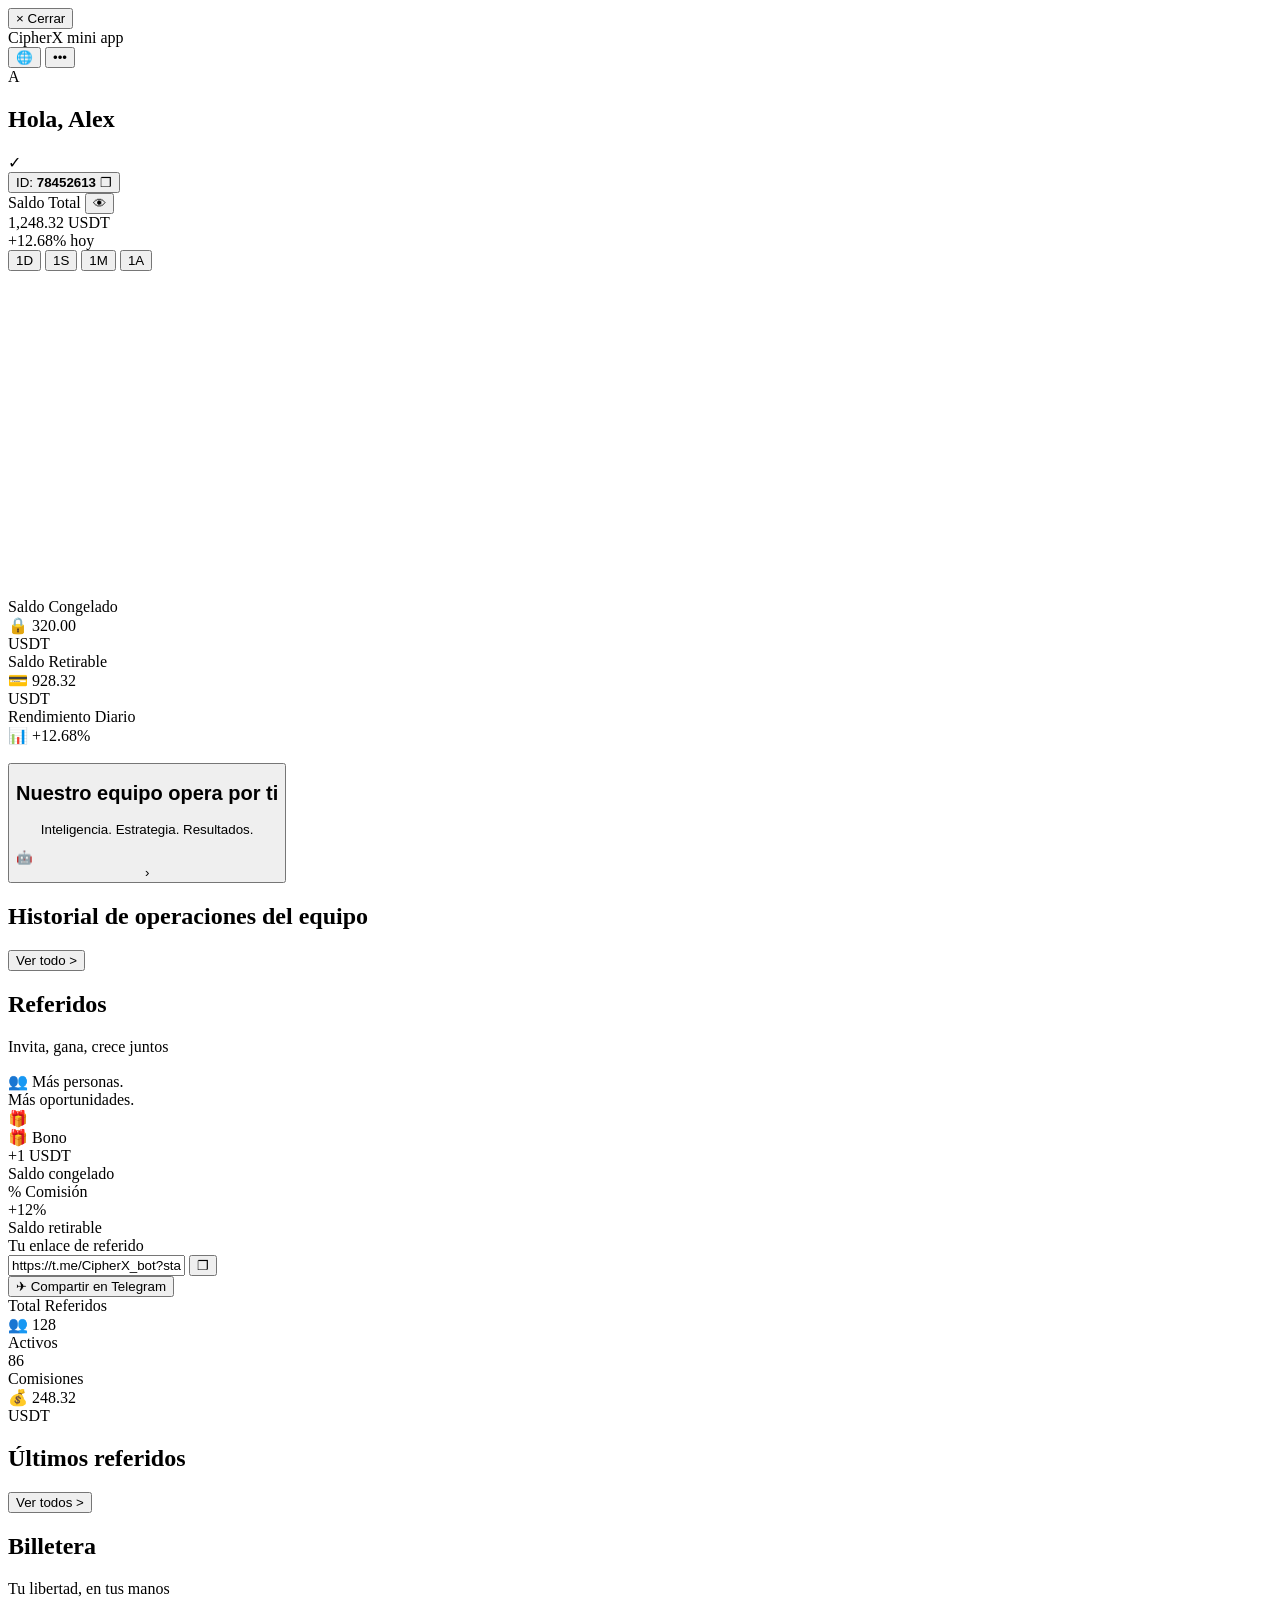
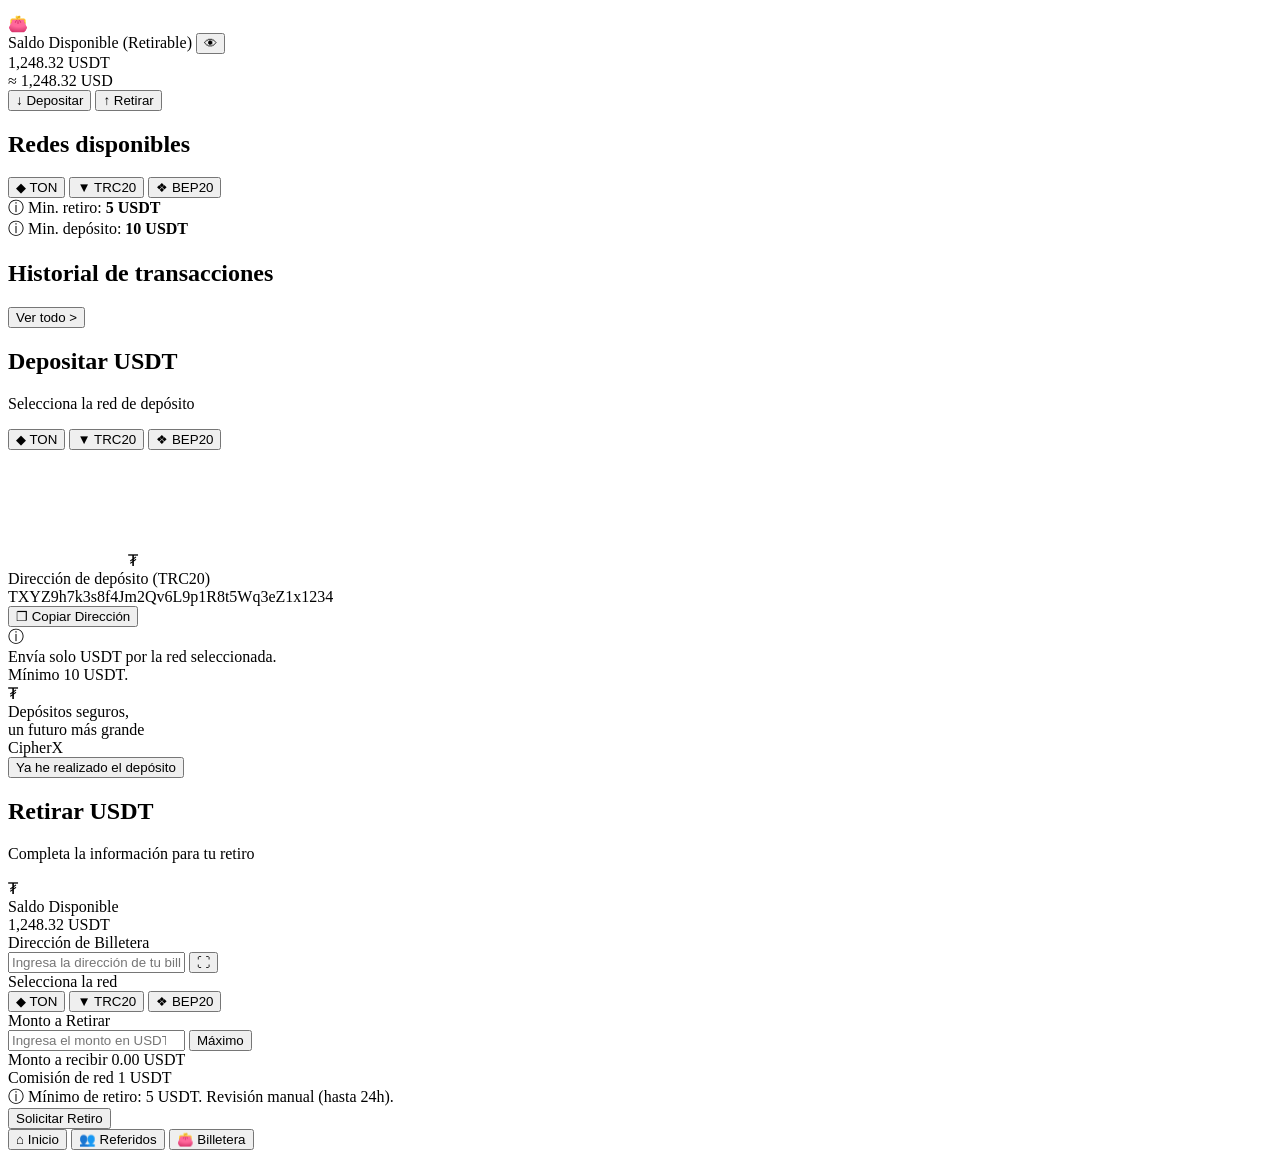
==== frontend/index.html @ 43a3d07e "Create index.html" ====
<!DOCTYPE html>
<html lang="es">
<head>
  <meta charset="UTF-8" />
  <meta name="viewport" content="width=device-width, initial-scale=1.0, maximum-scale=1.0, user-scalable=no" />
  <meta name="theme-color" content="#071015" />
  <title>CipherX — Mini App</title>
  <!-- SDK oficial de Telegram WebApp -->
  <script src="https://telegram.org/js/telegram-web-app.js"></script>
  <link rel="stylesheet" href="css/styles.css" />
</head>
<body>
  <div id="app" class="app-shell">
    <!-- Topbar estilo Telegram Mini App -->
    <header class="tg-topbar" id="tgTopbar">
      <button type="button" class="tg-top-btn" id="btnTopLeft" aria-label="Cerrar o volver">
        <span id="topLeftIcon">×</span>
        <span id="topLeftText">Cerrar</span>
      </button>

      <div class="tg-brand">
        <span class="tg-brand-title">CipherX</span>
        <span class="tg-brand-sub">mini app</span>
      </div>

      <div class="tg-top-actions">
        <button type="button" class="tg-icon-btn" id="btnRefreshApp" title="Actualizar vista" aria-label="Actualizar vista">
          🌐
        </button>
        <button type="button" class="tg-icon-btn" id="btnMoreInfo" title="Opciones" aria-label="Opciones">
          •••
        </button>
      </div>
    </header>

    <!-- Contenedor principal de pantallas -->
    <main class="views-container" id="viewsContainer">

      <!-- =========================================================
           VISTA 1: INICIO
           ========================================================= -->
      <section class="view active" id="view-home" data-view="home" aria-label="Inicio">
        <!-- Perfil del usuario -->
        <div class="profile-row">
          <div class="avatar-wrap">
            <img
              id="userAvatarImg"
              src=""
              alt="Avatar"
              class="avatar-img"
              style="display:none;"
              onerror="this.style.display='none'; this.nextElementSibling.style.display='flex';"
            />
            <div class="avatar-fallback" id="userAvatarFallback">A</div>
          </div>
          <div class="profile-meta">
            <div class="profile-name-line">
              <h1 class="profile-name" id="userName">Hola, Alex</h1>
              <span class="verified-badge" title="Cuenta verificada">✓</span>
            </div>
            <button type="button" class="profile-id-btn" id="copyUserIdBtn" title="Copiar ID">
              <span>ID: <strong id="userIdText">78452613</strong></span>
              <span class="copy-mini-icon">❐</span>
            </button>
          </div>
        </div>

        <!-- Tarjeta Saldo Total + Onda/Gráfico -->
        <div class="card balance-hero-card">
          <img
            src="img/graph-wave.webp"
            alt=""
            aria-hidden="true"
            class="hero-wave-bg"
            onerror="this.style.display='none';"
          />

          <div class="balance-hero-top">
            <div>
              <div class="card-label-row">
                <span>Saldo Total</span>
                <button type="button" class="eye-btn" id="toggleBalanceVisibility" aria-label="Ocultar o mostrar saldos">
                  👁
                </button>
              </div>
              <div class="hero-amount" id="totalBalanceText">1,248.32 USDT</div>
              <div class="hero-delta positive" id="totalDeltaText">+12.68% hoy</div>
            </div>

            <div class="timeframe-pills" role="group" aria-label="Temporalidad del gráfico">
              <button type="button" class="tf-btn active" data-tf="1D">1D</button>
              <button type="button" class="tf-btn" data-tf="1S">1S</button>
              <button type="button" class="tf-btn" data-tf="1M">1M</button>
              <button type="button" class="tf-btn" data-tf="1A">1A</button>
            </div>
          </div>

          <div class="chart-box">
            <svg id="balanceChartSvg" viewBox="0 0 360 92" preserveAspectRatio="none" class="line-chart-svg">
              <defs>
                <linearGradient id="chartAreaGrad" x1="0" y1="0" x2="0" y2="1">
                  <stop offset="0%" stop-color="#17E5B4" stop-opacity="0.24" />
                  <stop offset="100%" stop-color="#17E5B4" stop-opacity="0.0" />
                </linearGradient>
              </defs>
              <path id="chartAreaPath" d="" fill="url(#chartAreaGrad)"></path>
              <path id="chartLinePath" d="" fill="none" stroke="#1CE6B7" stroke-width="2.4" stroke-linecap="round" stroke-linejoin="round"></path>
            </svg>
          </div>
        </div>

        <!-- 3 Mini Tarjetas: Saldo Congelado / Saldo Retirable / Rendimiento Diario -->
        <div class="stats-triple-grid">
          <div class="card mini-stat-card">
            <div class="mini-stat-title">Saldo Congelado</div>
            <div class="mini-stat-value-row">
              <span class="mini-stat-icon lock-icon">🔒</span>
              <span class="mini-stat-num" id="frozenBalanceText">320.00</span>
            </div>
            <div class="mini-stat-unit">USDT</div>
          </div>

          <div class="card mini-stat-card">
            <div class="mini-stat-title">Saldo Retirable</div>
            <div class="mini-stat-value-row">
              <span class="mini-stat-icon wallet-mini-icon">💳</span>
              <span class="mini-stat-num" id="withdrawableBalanceText">928.32</span>
            </div>
            <div class="mini-stat-unit">USDT</div>
          </div>

          <div class="card mini-stat-card">
            <div class="mini-stat-title">Rendimiento Diario</div>
            <div class="mini-stat-value-row">
              <span class="mini-stat-icon chart-mini-icon">📊</span>
              <span class="mini-stat-num positive" id="dailyYieldText">+12.68%</span>
            </div>
            <div class="mini-stat-unit">&nbsp;</div>
          </div>
        </div>

        <!-- Banner Operación Automática IA -->
        <button type="button" class="card ai-banner-card" id="openAiInfoBtn">
          <div class="ai-banner-text">
            <h2 class="ai-banner-title">Nuestro equipo opera por ti</h2>
            <p class="ai-banner-sub">Inteligencia. Estrategia. Resultados.</p>
          </div>
          <div class="ai-banner-visual">
            <img
              src="img/banner-robot.webp"
              alt="Asistente IA CipherX"
              class="ai-banner-img"
              onerror="this.style.display='none'; this.nextElementSibling.style.display='flex';"
            />
            <div class="ai-banner-fallback" style="display:none;">🤖</div>
          </div>
          <span class="ai-chevron">›</span>
        </button>

        <!-- Historial de operaciones del equipo -->
        <section class="section-block">
          <div class="section-header">
            <h2 class="section-title">Historial de operaciones del equipo</h2>
            <button type="button" class="section-link" id="toggleAllTradesBtn">Ver todo &gt;</button>
          </div>

          <div class="card list-card" id="tradesListContainer">
            <!-- Renderizado dinámico vía JS -->
          </div>
        </section>
      </section>

      <!-- =========================================================
           VISTA 2: REFERIDOS
           ========================================================= -->
      <section class="view" id="view-referrals" data-view="referrals" aria-label="Referidos">
        <!-- Encabezado con caja de regalo 3D -->
        <div class="hero-split-header">
          <div class="hero-split-copy">
            <h1 class="page-hero-title">Referidos</h1>
            <p class="page-hero-subtitle">Invita, gana, crece juntos</p>
            <div class="hero-micro-note">
              <span class="micro-icon">👥</span>
              <span>Más personas.<br />Más oportunidades.</span>
            </div>
          </div>

          <div class="hero-3d-art">
            <img
              src="img/banner-referral.webp"
              alt="Bono de referidos"
              class="art-3d-img"
              onerror="this.style.display='none'; this.nextElementSibling.style.display='flex';"
            />
            <div class="art-3d-fallback" style="display:none;">🎁</div>
          </div>
        </div>

        <!-- 2 Tarjetas de Beneficios: Bono +1 USDT / Comisión +12% -->
        <div class="benefits-grid">
          <div class="card benefit-card">
            <div class="benefit-top">
              <span class="benefit-icon">🎁</span>
              <span class="benefit-label">Bono</span>
            </div>
            <div class="benefit-highlight">+1 USDT</div>
            <div class="benefit-sub">Saldo congelado</div>
          </div>

          <div class="card benefit-card">
            <div class="benefit-top">
              <span class="benefit-icon pct-badge">%</span>
              <span class="benefit-label">Comisión</span>
            </div>
            <div class="benefit-highlight">+12%</div>
            <div class="benefit-sub">Saldo retirable</div>
          </div>
        </div>

        <!-- Enlace de referido + Botón Compartir en Telegram -->
        <div class="card referral-box-card">
          <label for="referralLinkInput" class="field-caption">Tu enlace de referido</label>
          <div class="link-input-group">
            <input
              type="text"
              id="referralLinkInput"
              class="link-readonly-input"
              value="https://t.me/CipherX_bot?start=78452613"
              readonly
            />
            <button type="button" class="copy-square-btn" id="copyReferralLinkBtn" aria-label="Copiar enlace de referido">
              ❐
            </button>
          </div>

          <button type="button" class="btn-primary-gradient full-width mt-12" id="shareTelegramBtn">
            <span class="btn-icon">✈</span>
            <span>Compartir en Telegram</span>
          </button>
        </div>

        <!-- Métricas de referidos -->
        <div class="stats-triple-grid">
          <div class="card mini-stat-card">
            <div class="mini-stat-title">Total Referidos</div>
            <div class="mini-stat-value-row">
              <span class="mini-stat-icon">👥</span>
              <span class="mini-stat-num" id="totalReferralsCount">128</span>
            </div>
          </div>

          <div class="card mini-stat-card">
            <div class="mini-stat-title">Activos</div>
            <div class="mini-stat-value-row">
              <span class="dot-online"></span>
              <span class="mini-stat-num" id="activeReferralsCount">86</span>
            </div>
          </div>

          <div class="card mini-stat-card">
            <div class="mini-stat-title">Comisiones</div>
            <div class="mini-stat-value-row">
              <span class="mini-stat-icon">💰</span>
              <span class="mini-stat-num" id="referralCommissionsText">248.32</span>
            </div>
            <div class="mini-stat-unit">USDT</div>
          </div>
        </div>

        <!-- Últimos referidos -->
        <section class="section-block">
          <div class="section-header">
            <h2 class="section-title">Últimos referidos</h2>
            <button type="button" class="section-link" id="toggleAllReferralsBtn">Ver todos &gt;</button>
          </div>

          <div class="card list-card" id="referralsListContainer">
            <!-- Renderizado dinámico vía JS -->
          </div>
        </section>
      </section>

      <!-- =========================================================
           VISTA 3: BILLETERA
           ========================================================= -->
      <section class="view" id="view-wallet" data-view="wallet" aria-label="Billetera">
        <!-- Encabezado con billetera 3D -->
        <div class="hero-split-header wallet-header">
          <div class="hero-split-copy">
            <h1 class="page-hero-title">Billetera</h1>
            <p class="page-hero-subtitle">Tu libertad, en tus manos</p>
          </div>

          <div class="hero-3d-art wallet-art">
            <img
              src="img/banner-wallet.webp"
              alt="Billetera CipherX"
              class="art-3d-img"
              onerror="this.style.display='none'; this.nextElementSibling.style.display='flex';"
            />
            <div class="art-3d-fallback" style="display:none;">👛</div>
          </div>
        </div>

        <!-- Tarjeta Saldo Disponible (Retirable) + Botones Depositar / Retirar -->
        <div class="card wallet-balance-card">
          <div class="card-label-row">
            <span>Saldo Disponible (Retirable)</span>
            <button type="button" class="eye-btn" id="toggleWalletVisibility" aria-label="Mostrar u ocultar saldo disponible">
              👁
            </button>
          </div>
          <div class="wallet-main-amount" id="walletAvailableText">1,248.32 USDT</div>
          <div class="wallet-usd-equiv" id="walletUsdEquivText">≈ 1,248.32 USD</div>

          <div class="wallet-actions-row">
            <button type="button" class="btn-deposit" id="goToDepositBtn">
              <span>↓</span>
              <span>Depositar</span>
            </button>
            <button type="button" class="btn-withdraw" id="goToWithdrawBtn">
              <span>↑</span>
              <span>Retirar</span>
            </button>
          </div>
        </div>

        <!-- Redes disponibles -->
        <section class="section-block">
          <h2 class="section-title mb-10">Redes disponibles</h2>

          <div class="networks-grid" id="walletNetworksGrid">
            <button type="button" class="card network-card" data-network="TON">
              <span class="net-badge net-ton">◆</span>
              <span class="net-name">TON</span>
            </button>

            <button type="button" class="card network-card active" data-network="TRC20">
              <span class="net-badge net-trc20">▼</span>
              <span class="net-name">TRC20</span>
            </button>

            <button type="button" class="card network-card" data-network="BEP20">
              <span class="net-badge net-bep20">❖</span>
              <span class="net-name">BEP20</span>
            </button>
          </div>

          <div class="limits-row">
            <div class="limit-item">
              <span class="limit-info-icon">ⓘ</span>
              <span>Min. retiro: <strong>5 USDT</strong></span>
            </div>
            <div class="limit-item">
              <span class="limit-info-icon">ⓘ</span>
              <span>Min. depósito: <strong>10 USDT</strong></span>
            </div>
          </div>
        </section>

        <!-- Historial de transacciones -->
        <section class="section-block">
          <div class="section-header">
            <h2 class="section-title">Historial de transacciones</h2>
            <button type="button" class="section-link" id="toggleAllTxBtn">Ver todo &gt;</button>
          </div>

          <div class="card list-card" id="txListContainer">
            <!-- Renderizado dinámico vía JS -->
          </div>
        </section>
      </section>

      <!-- =========================================================
           VISTA 4: DEPOSITAR USDT (Subvista desde Billetera)
           ========================================================= -->
      <section class="view" id="view-deposit" data-view="deposit" aria-label="Depositar USDT">
        <div class="subview-header">
          <h1 class="subview-title">Depositar USDT</h1>
          <p class="subview-subtitle">Selecciona la red de depósito</p>
        </div>

        <!-- Selector de red -->
        <div class="networks-grid mb-14" id="depositNetworksGrid">
          <button type="button" class="card network-card" data-network="TON">
            <span class="net-badge net-ton">◆</span>
            <span class="net-name">TON</span>
          </button>

          <button type="button" class="card network-card active" data-network="TRC20">
            <span class="net-badge net-trc20">▼</span>
            <span class="net-name">TRC20</span>
          </button>

          <button type="button" class="card network-card" data-network="BEP20">
            <span class="net-badge net-bep20">❖</span>
            <span class="net-name">BEP20</span>
          </button>
        </div>

        <!-- Tarjeta QR + Dirección -->
        <div class="card deposit-qr-card">
          <div class="qr-box-wrap">
            <div class="qr-frame">
              <canvas id="depositQrCanvas" width="116" height="116" aria-label="Código QR de depósito"></canvas>
              <span class="qr-center-t" aria-hidden="true">₮</span>
            </div>
          </div>

          <div class="deposit-address-col">
            <div class="deposit-addr-label" id="depositAddressTitle">Dirección de depósito (TRC20)</div>
            <div class="deposit-addr-value" id="depositAddressValue">TXYZ9h7k3s8f4Jm2Qv6L9p1R8t5Wq3eZ1x1234</div>
            <button type="button" class="btn-copy-address" id="copyDepositAddressBtn">
              <span>❐</span>
              <span>Copiar Dirección</span>
            </button>
          </div>
        </div>

        <!-- Aviso mínimo depósito -->
        <div class="card notice-banner-card">
          <span class="notice-i">ⓘ</span>
          <div class="notice-text">
            <div>Envía solo USDT por la red seleccionada.</div>
            <div>Mínimo 10 USDT.</div>
          </div>
        </div>

        <!-- Banner promocional inferior -->
        <div class="card promo-footer-card">
          <div class="promo-coin-wrap">
            <img
              src="img/banner-deposit.webp"
              alt="Depósitos seguros USDT"
              class="promo-coin-img"
              onerror="this.style.display='none'; this.nextElementSibling.style.display='flex';"
            />
            <div class="promo-coin-fallback" style="display:none;">₮</div>
          </div>
          <div class="promo-copy">
            <div class="promo-title">Depósitos seguros,<br />un futuro más grande</div>
            <div class="promo-brand">CipherX</div>
          </div>
        </div>

        <!-- CTA principal -->
        <button type="button" class="btn-cyan-cta full-width mt-14" id="confirmDepositBtn">
          Ya he realizado el depósito
        </button>
      </section>

      <!-- =========================================================
           VISTA 5: RETIRAR USDT (Subvista desde Billetera)
           ========================================================= -->
      <section class="view" id="view-withdraw" data-view="withdraw" aria-label="Retirar USDT">
        <div class="subview-header withdraw-hero-header">
          <div>
            <h1 class="subview-title">Retirar USDT</h1>
            <p class="subview-subtitle">Completa la información para tu retiro</p>
          </div>
          <div class="withdraw-coin-art">
            <img
              src="img/banner-withdraw.webp"
              alt="Retirar USDT"
              class="withdraw-coin-img"
              onerror="this.style.display='none'; this.nextElementSibling.style.display='flex';"
            />
            <div class="withdraw-coin-fallback" style="display:none;">₮</div>
          </div>
        </div>

        <!-- Saldo disponible -->
        <div class="card withdraw-balance-card mb-14">
          <div class="field-caption">Saldo Disponible</div>
          <div class="withdraw-available-amount" id="withdrawAvailableText">1,248.32 USDT</div>
        </div>

        <!-- Dirección de billetera -->
        <div class="form-group mb-14">
          <label for="withdrawAddressInput" class="field-label">Dirección de Billetera</label>
          <div class="input-with-trailing">
            <input
              type="text"
              id="withdrawAddressInput"
              class="dark-input"
              placeholder="Ingresa la dirección de tu billetera"
              autocomplete="off"
            />
            <button type="button" class="trailing-action-btn" id="pasteAddressBtn" title="Pegar dirección" aria-label="Pegar dirección">
              ⛶
            </button>
          </div>
        </div>

        <!-- Selector de red -->
        <div class="form-group mb-14">
          <div class="field-label">Selecciona la red</div>
          <div class="networks-grid" id="withdrawNetworksGrid">
            <button type="button" class="card network-card" data-network="TON">
              <span class="net-badge net-ton">◆</span>
              <span class="net-name">TON</span>
            </button>

            <button type="button" class="card network-card active" data-network="TRC20">
              <span class="net-badge net-trc20">▼</span>
              <span class="net-name">TRC20</span>
            </button>

            <button type="button" class="card network-card" data-network="BEP20">
              <span class="net-badge net-bep20">❖</span>
              <span class="net-name">BEP20</span>
            </button>
          </div>
        </div>

        <!-- Monto a retirar -->
        <div class="form-group mb-14">
          <label for="withdrawAmountInput" class="field-label">Monto a Retirar</label>
          <div class="input-with-trailing">
            <input
              type="number"
              id="withdrawAmountInput"
              class="dark-input"
              placeholder="Ingresa el monto en USDT"
              step="0.01"
              min="0"
            />
            <button type="button" class="max-pill-btn" id="withdrawMaxBtn">Máximo</button>
          </div>
        </div>

        <!-- Resumen de recepción y comisión -->
        <div class="card summary-box-card mb-12">
          <div class="summary-row">
            <span class="summary-label">Monto a recibir</span>
            <span class="summary-val-strong" id="withdrawReceiveText">0.00 USDT</span>
          </div>
          <div class="summary-row mt-8">
            <span class="summary-label">Comisión de red</span>
            <span class="summary-val-muted" id="withdrawFeeText">1 USDT</span>
          </div>
        </div>

        <!-- Nota de retiro mínimo y revisión manual -->
        <div class="withdraw-note-row mb-14">
          <span class="notice-i">ⓘ</span>
          <span>Mínimo de retiro: 5 USDT. Revisión manual (hasta 24h).</span>
        </div>

        <!-- Botón Solicitar Retiro -->
        <button type="button" class="btn-cyan-cta full-width" id="submitWithdrawBtn">
          Solicitar Retiro
        </button>
      </section>

    </main>

    <!-- Barra de navegación inferior (3 pestañas principales) -->
    <nav class="bottom-nav" id="bottomNav" aria-label="Navegación principal">
      <button type="button" class="nav-tab active" data-target="home">
        <span class="nav-icon">⌂</span>
        <span class="nav-label">Inicio</span>
      </button>

      <button type="button" class="nav-tab" data-target="referrals">
        <span class="nav-icon">👥</span>
        <span class="nav-label">Referidos</span>
      </button>

      <button type="button" class="nav-tab" data-target="wallet">
        <span class="nav-icon">👛</span>
        <span class="nav-label">Billetera</span>
      </button>
    </nav>

    <!-- Toast de notificaciones ligeras -->
    <div class="toast" id="toastBanner" role="status" aria-live="polite"></div>
  </div>

  <script src="js/app.js"></script>
</body>
</html>
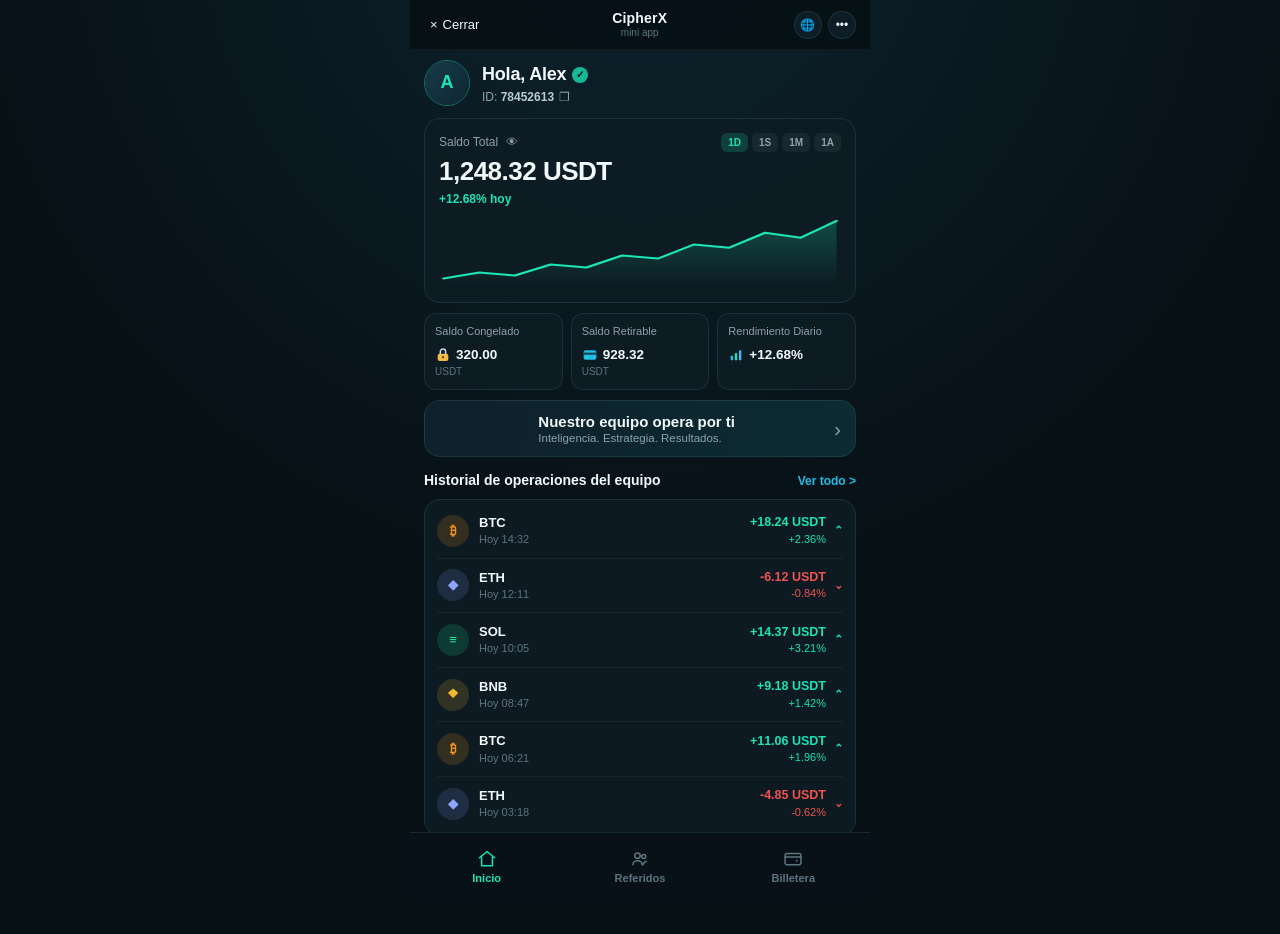
==== commit 829f6eec: "Update index.html" ====
--- a/frontend/index.html
+++ b/frontend/index.html
@@ -7,6 +7,8 @@
   <title>CipherX — Mini App</title>
   <!-- SDK oficial de Telegram WebApp -->
   <script src="https://telegram.org/js/telegram-web-app.js"></script>
+  <!-- Librería oficial Cryptocurrency Icons (CDN) -->
+  <link rel="stylesheet" href="https://cdn.jsdelivr.net/npm/cryptocurrency-icons@0.18.1/styles.css" />
   <link rel="stylesheet" href="css/styles.css" />
 </head>
 <body>
@@ -65,7 +67,7 @@
           </div>
         </div>
 
-        <!-- Tarjeta Saldo Total + Onda/Gráfico -->
+        <!-- Tarjeta Saldo Total + Gráfico -->
         <div class="card balance-hero-card">
           <img
             src="img/graph-wave.webp"
@@ -114,7 +116,11 @@
           <div class="card mini-stat-card">
             <div class="mini-stat-title">Saldo Congelado</div>
             <div class="mini-stat-value-row">
-              <span class="mini-stat-icon lock-icon">🔒</span>
+              <svg class="icon-3d svg-3d" viewBox="0 0 24 24" width="16" height="16" aria-hidden="true">
+                <rect x="4" y="10" width="16" height="11" rx="3" fill="#f5b942" />
+                <path d="M8 10V7a4 4 0 0 1 8 0v3" fill="none" stroke="#cbd5e1" stroke-width="2.3" stroke-linecap="round" />
+                <circle cx="12" cy="15.5" r="1.5" fill="#1e293b" />
+              </svg>
               <span class="mini-stat-num" id="frozenBalanceText">320.00</span>
             </div>
             <div class="mini-stat-unit">USDT</div>
@@ -123,7 +129,11 @@
           <div class="card mini-stat-card">
             <div class="mini-stat-title">Saldo Retirable</div>
             <div class="mini-stat-value-row">
-              <span class="mini-stat-icon wallet-mini-icon">💳</span>
+              <svg class="icon-3d svg-3d" viewBox="0 0 24 24" width="16" height="16" aria-hidden="true">
+                <rect x="2.5" y="5" width="19" height="14" rx="3" fill="#23bce8" />
+                <rect x="2.5" y="8.5" width="19" height="3" fill="#0d3b4c" />
+                <rect x="5.5" y="14" width="5" height="2" rx="1" fill="#1ae4b6" />
+              </svg>
               <span class="mini-stat-num" id="withdrawableBalanceText">928.32</span>
             </div>
             <div class="mini-stat-unit">USDT</div>
@@ -132,27 +142,29 @@
           <div class="card mini-stat-card">
             <div class="mini-stat-title">Rendimiento Diario</div>
             <div class="mini-stat-value-row">
-              <span class="mini-stat-icon chart-mini-icon">📊</span>
+              <svg class="icon-3d svg-3d" viewBox="0 0 24 24" width="16" height="16" aria-hidden="true">
+                <rect x="4" y="13" width="3.5" height="7" rx="1" fill="#23bce8" />
+                <rect x="10.25" y="9" width="3.5" height="11" rx="1" fill="#1ae4b6" />
+                <rect x="16.5" y="5" width="3.5" height="15" rx="1" fill="#38bdf8" />
+              </svg>
               <span class="mini-stat-num positive" id="dailyYieldText">+12.68%</span>
             </div>
             <div class="mini-stat-unit">&nbsp;</div>
           </div>
         </div>
 
-        <!-- Banner Operación Automática IA -->
+        <!-- Banner Operación Automática IA (imagen full-bleed + degradado oscuro a la izquierda) -->
         <button type="button" class="card ai-banner-card" id="openAiInfoBtn">
+          <img
+            src="img/banner-robot.webp"
+            alt="Asistente IA CipherX"
+            class="ai-banner-full-img"
+            onerror="this.style.display='none';"
+          />
+          <div class="ai-banner-overlay" aria-hidden="true"></div>
           <div class="ai-banner-text">
             <h2 class="ai-banner-title">Nuestro equipo opera por ti</h2>
             <p class="ai-banner-sub">Inteligencia. Estrategia. Resultados.</p>
-          </div>
-          <div class="ai-banner-visual">
-            <img
-              src="img/banner-robot.webp"
-              alt="Asistente IA CipherX"
-              class="ai-banner-img"
-              onerror="this.style.display='none'; this.nextElementSibling.style.display='flex';"
-            />
-            <div class="ai-banner-fallback" style="display:none;">🤖</div>
           </div>
           <span class="ai-chevron">›</span>
         </button>
@@ -174,7 +186,7 @@
            VISTA 2: REFERIDOS
            ========================================================= -->
       <section class="view" id="view-referrals" data-view="referrals" aria-label="Referidos">
-        <!-- Encabezado con caja de regalo 3D -->
+        <!-- Encabezado con banner 3D de referidos -->
         <div class="hero-split-header">
           <div class="hero-split-copy">
             <h1 class="page-hero-title">Referidos</h1>
@@ -185,11 +197,11 @@
             </div>
           </div>
 
-          <div class="hero-3d-art">
+          <div class="hero-3d-art referral-banner-box">
             <img
               src="img/banner-referral.webp"
               alt="Bono de referidos"
-              class="art-3d-img"
+              class="banner-cover-img"
               onerror="this.style.display='none'; this.nextElementSibling.style.display='flex';"
             />
             <div class="art-3d-fallback" style="display:none;">🎁</div>
@@ -200,7 +212,12 @@
         <div class="benefits-grid">
           <div class="card benefit-card">
             <div class="benefit-top">
-              <span class="benefit-icon">🎁</span>
+              <svg class="icon-3d svg-3d" viewBox="0 0 24 24" width="18" height="18" aria-hidden="true">
+                <rect x="3" y="10" width="18" height="11" rx="2.5" fill="#1ae4b6" />
+                <rect x="2" y="7" width="20" height="4" rx="1.5" fill="#23bce8" />
+                <rect x="10.75" y="7" width="2.5" height="14" fill="#ffffff" fill-opacity="0.85" />
+                <path d="M12 7c-1.5-2.5-5-2.5-5 0s3.5 0 5 0zm0 0c1.5-2.5 5-2.5 5 0s-3.5 0-5 0z" fill="#38bdf8" />
+              </svg>
               <span class="benefit-label">Bono</span>
             </div>
             <div class="benefit-highlight">+1 USDT</div>
@@ -209,7 +226,7 @@
 
           <div class="card benefit-card">
             <div class="benefit-top">
-              <span class="benefit-icon pct-badge">%</span>
+              <span class="pct-badge icon-3d">%</span>
               <span class="benefit-label">Comisión</span>
             </div>
             <div class="benefit-highlight">+12%</div>
@@ -234,7 +251,12 @@
           </div>
 
           <button type="button" class="btn-primary-gradient full-width mt-12" id="shareTelegramBtn">
-            <span class="btn-icon">✈</span>
+            <svg class="telegram-svg" viewBox="0 0 24 24" width="18" height="18" aria-hidden="true">
+              <path
+                fill="currentColor"
+                d="M11.944 0A12 12 0 0 0 0 12a12 12 0 0 0 12 12 12 12 0 0 0 12-12A12 12 0 0 0 12 0a12 12 0 0 0-.056 0zm4.962 7.224c.1-.002.321.023.465.14a.506.506 0 0 1 .171.325c.016.093.036.306.02.472-.18 1.898-.962 6.502-1.36 8.627-.168.9-.499 1.201-.82 1.23-.696.065-1.225-.46-1.9-.902-1.056-.693-1.653-1.124-2.678-1.8-1.185-.78-.417-1.21.258-1.91.177-.184 3.247-2.977 3.307-3.23.007-.032.014-.15-.056-.212s-.174-.041-.249-.024c-.106.024-1.793 1.14-5.061 3.345-.48.33-.913.49-1.302.48-.428-.008-1.252-.241-1.865-.44-.752-.245-1.349-.374-1.297-.789.027-.216.325-.437.893-.663 3.498-1.524 5.83-2.529 6.998-3.014 3.332-1.386 4.025-1.627 4.476-1.635z"
+              />
+            </svg>
             <span>Compartir en Telegram</span>
           </button>
         </div>
@@ -244,7 +266,7 @@
           <div class="card mini-stat-card">
             <div class="mini-stat-title">Total Referidos</div>
             <div class="mini-stat-value-row">
-              <span class="mini-stat-icon">👥</span>
+              <span class="mini-stat-icon icon-3d">👥</span>
               <span class="mini-stat-num" id="totalReferralsCount">128</span>
             </div>
           </div>
@@ -260,7 +282,7 @@
           <div class="card mini-stat-card">
             <div class="mini-stat-title">Comisiones</div>
             <div class="mini-stat-value-row">
-              <span class="mini-stat-icon">💰</span>
+              <span class="mini-stat-icon icon-3d">💰</span>
               <span class="mini-stat-num" id="referralCommissionsText">248.32</span>
             </div>
             <div class="mini-stat-unit">USDT</div>
@@ -284,18 +306,18 @@
            VISTA 3: BILLETERA
            ========================================================= -->
       <section class="view" id="view-wallet" data-view="wallet" aria-label="Billetera">
-        <!-- Encabezado con billetera 3D -->
+        <!-- Encabezado con banner 3D de billetera -->
         <div class="hero-split-header wallet-header">
           <div class="hero-split-copy">
             <h1 class="page-hero-title">Billetera</h1>
             <p class="page-hero-subtitle">Tu libertad, en tus manos</p>
           </div>
 
-          <div class="hero-3d-art wallet-art">
+          <div class="hero-3d-art wallet-banner-box">
             <img
               src="img/banner-wallet.webp"
               alt="Billetera CipherX"
-              class="art-3d-img"
+              class="banner-cover-img"
               onerror="this.style.display='none'; this.nextElementSibling.style.display='flex';"
             />
             <div class="art-3d-fallback" style="display:none;">👛</div>
@@ -432,7 +454,7 @@
             <img
               src="img/banner-deposit.webp"
               alt="Depósitos seguros USDT"
-              class="promo-coin-img"
+              class="banner-cover-img"
               onerror="this.style.display='none'; this.nextElementSibling.style.display='flex';"
             />
             <div class="promo-coin-fallback" style="display:none;">₮</div>
@@ -462,7 +484,7 @@
             <img
               src="img/banner-withdraw.webp"
               alt="Retirar USDT"
-              class="withdraw-coin-img"
+              class="banner-cover-img"
               onerror="this.style.display='none'; this.nextElementSibling.style.display='flex';"
             />
             <div class="withdraw-coin-fallback" style="display:none;">₮</div>
@@ -555,20 +577,32 @@
 
     </main>
 
-    <!-- Barra de navegación inferior (3 pestañas principales) -->
+    <!-- Barra de navegación inferior (3 pestañas principales · ícono de billetera limpio sin X) -->
     <nav class="bottom-nav" id="bottomNav" aria-label="Navegación principal">
       <button type="button" class="nav-tab active" data-target="home">
-        <span class="nav-icon">⌂</span>
+        <svg class="nav-svg" viewBox="0 0 24 24" width="20" height="20" fill="none" stroke="currentColor" stroke-width="1.8" stroke-linecap="round" stroke-linejoin="round" aria-hidden="true">
+          <path d="M3 10.5L12 3l9 7.5" />
+          <path d="M5.5 9.5V20h13V9.5" />
+        </svg>
         <span class="nav-label">Inicio</span>
       </button>
 
       <button type="button" class="nav-tab" data-target="referrals">
-        <span class="nav-icon">👥</span>
+        <svg class="nav-svg" viewBox="0 0 24 24" width="20" height="20" fill="none" stroke="currentColor" stroke-width="1.8" stroke-linecap="round" stroke-linejoin="round" aria-hidden="true">
+          <circle cx="9" cy="8" r="3.2" />
+          <path d="M3.5 19c0-3 2.5-5 5.5-5s5.5 2 5.5 5" />
+          <circle cx="16.5" cy="9" r="2.4" />
+          <path d="M15.5 19c.3-2.1 1.9-3.6 4-4" />
+        </svg>
         <span class="nav-label">Referidos</span>
       </button>
 
       <button type="button" class="nav-tab" data-target="wallet">
-        <span class="nav-icon">👛</span>
+        <svg class="nav-svg" viewBox="0 0 24 24" width="20" height="20" fill="none" stroke="currentColor" stroke-width="1.8" stroke-linecap="round" stroke-linejoin="round" aria-hidden="true">
+          <rect x="2.5" y="5.5" width="19" height="13.5" rx="2.5" />
+          <path d="M2.5 9.5h19" />
+          <circle cx="16.5" cy="14" r="1.1" fill="currentColor" stroke="none" />
+        </svg>
         <span class="nav-label">Billetera</span>
       </button>
     </nav>
@@ -578,5 +612,46 @@
   </div>
 
   <script src="js/app.js"></script>
+
+  <!-- Integración de logos reales de Cryptocurrency Icons en el historial -->
+  <script>
+    (() => {
+      const CDN_BASE = "https://cdn.jsdelivr.net/npm/cryptocurrency-icons@0.18.1/svg/color";
+      const targetContainer = document.getElementById("tradesListContainer");
+      if (!targetContainer) return;
+
+      const applyCryptoIcons = () => {
+        const rows = targetContainer.querySelectorAll(".list-row");
+        rows.forEach((row) => {
+          const titleEl = row.querySelector(".row-title");
+          const circleEl = row.querySelector(".coin-circle");
+          if (!titleEl || !circleEl || circleEl.dataset.iconApplied === "1") return;
+
+          const symbol = titleEl.textContent.trim().toLowerCase();
+          if (!symbol) return;
+
+          const img = document.createElement("img");
+          img.src = `${CDN_BASE}/${symbol}.svg`;
+          img.alt = symbol.toUpperCase();
+          img.className = "crypto-icon-img";
+          img.onerror = () => {
+            img.remove();
+            circleEl.style.display = "inline-flex";
+          };
+
+          img.onload = () => {
+            circleEl.dataset.iconApplied = "1";
+            circleEl.textContent = "";
+            circleEl.style.background = "transparent";
+            circleEl.appendChild(img);
+          };
+        });
+      };
+
+      applyCryptoIcons();
+      const observer = new MutationObserver(applyCryptoIcons);
+      observer.observe(targetContainer, { childList: true, subtree: true });
+    })();
+  </script>
 </body>
 </html>
--- a/frontend/css/styles.css
+++ b/frontend/css/styles.css
@@ -0,0 +1,1314 @@
+/* ==========================================================================
+   CipherX Mini App — Estilos Visuales (Fase 1)
+   Paleta oscura fintech/crypto, tarjetas translúcidas y acentos turquesa/cian
+   ========================================================================== */
+
+:root {
+  --bg-app: #071015;
+  --bg-gradient: radial-gradient(circle at 50% -10%, #0d232d 0%, #071015 58%);
+  --surface-card: rgba(15, 29, 37, 0.86);
+  --surface-card-alt: rgba(19, 36, 46, 0.92);
+  --surface-input: #0b161d;
+  --border-subtle: rgba(120, 178, 196, 0.14);
+  --border-active: #1ee3b7;
+
+  --text-primary: #f2f9fb;
+  --text-secondary: #8aa3ae;
+  --text-muted: #5d7580;
+
+  --accent-mint: #1ae4b6;
+  --accent-cyan: #23bce8;
+  --accent-gradient: linear-gradient(90deg, #17e2b8 0%, #23bce8 100%);
+  --positive: #1ae4b6;
+  --negative: #ef5350;
+
+  --radius-xl: 20px;
+  --radius-lg: 16px;
+  --radius-md: 12px;
+  --radius-sm: 8px;
+
+  --nav-height: 68px;
+  --topbar-height: 50px;
+}
+
+* {
+  box-sizing: border-box;
+  margin: 0;
+  padding: 0;
+  -webkit-tap-highlight-color: transparent;
+}
+
+html,
+body {
+  width: 100%;
+  min-height: 100%;
+  background: var(--bg-app);
+  background-image: var(--bg-gradient);
+  color: var(--text-primary);
+  font-family: -apple-system, BlinkMacSystemFont, "SF Pro Display", "Segoe UI", Roboto, Helvetica, Arial, sans-serif;
+  font-size: 14px;
+  line-height: 1.4;
+  overflow-x: hidden;
+}
+
+.app-shell {
+  width: 100%;
+  max-width: 460px;
+  min-height: 100dvh;
+  margin: 0 auto;
+  position: relative;
+  display: flex;
+  flex-direction: column;
+  background: transparent;
+}
+
+/* --------------------------------------------------------------------------
+   Topbar estilo Mini App
+   -------------------------------------------------------------------------- */
+.tg-topbar {
+  height: var(--topbar-height);
+  padding: 8px 14px;
+  display: flex;
+  align-items: center;
+  justify-content: space-between;
+  position: sticky;
+  top: 0;
+  z-index: 30;
+  background: rgba(7, 16, 21, 0.85);
+  backdrop-filter: blur(10px);
+  border-bottom: 1px solid rgba(255, 255, 255, 0.04);
+}
+
+.tg-top-btn {
+  display: inline-flex;
+  align-items: center;
+  gap: 5px;
+  background: transparent;
+  border: none;
+  color: var(--text-primary);
+  font-size: 13px;
+  font-weight: 500;
+  cursor: pointer;
+  padding: 4px 6px;
+  border-radius: var(--radius-sm);
+}
+
+.tg-top-btn:active {
+  opacity: 0.7;
+}
+
+.tg-brand {
+  display: flex;
+  flex-direction: column;
+  align-items: center;
+  line-height: 1.1;
+}
+
+.tg-brand-title {
+  font-size: 14px;
+  font-weight: 700;
+  letter-spacing: 0.2px;
+}
+
+.tg-brand-sub {
+  font-size: 10px;
+  color: var(--text-muted);
+}
+
+.tg-top-actions {
+  display: flex;
+  align-items: center;
+  gap: 6px;
+}
+
+.tg-icon-btn {
+  width: 28px;
+  height: 28px;
+  border-radius: 999px;
+  border: 1px solid var(--border-subtle);
+  background: rgba(18, 35, 45, 0.7);
+  color: var(--text-primary);
+  font-size: 12px;
+  display: inline-flex;
+  align-items: center;
+  justify-content: center;
+  cursor: pointer;
+}
+
+/* --------------------------------------------------------------------------
+   Contenedor de vistas
+   -------------------------------------------------------------------------- */
+.views-container {
+  flex: 1;
+  padding: 10px 14px calc(var(--nav-height) + 18px);
+}
+
+.view {
+  display: none;
+  animation: fadeInView 0.2s ease-out;
+}
+
+.view.active {
+  display: block;
+}
+
+@keyframes fadeInView {
+  from {
+    opacity: 0;
+    transform: translateY(4px);
+  }
+  to {
+    opacity: 1;
+    transform: translateY(0);
+  }
+}
+
+/* --------------------------------------------------------------------------
+   Tarjetas base
+   -------------------------------------------------------------------------- */
+.card {
+  background: var(--surface-card);
+  border: 1px solid var(--border-subtle);
+  border-radius: var(--radius-lg);
+  backdrop-filter: blur(8px);
+}
+
+.positive {
+  color: var(--positive);
+}
+
+.negative {
+  color: var(--negative);
+}
+
+.mb-10 { margin-bottom: 10px; }
+.mb-12 { margin-bottom: 12px; }
+.mb-14 { margin-bottom: 14px; }
+.mt-8  { margin-top: 8px; }
+.mt-12 { margin-top: 12px; }
+.mt-14 { margin-top: 14px; }
+.full-width { width: 100%; }
+
+/* --------------------------------------------------------------------------
+   VISTA 1: INICIO
+   -------------------------------------------------------------------------- */
+.profile-row {
+  display: flex;
+  align-items: center;
+  gap: 12px;
+  margin-bottom: 12px;
+}
+
+.avatar-wrap {
+  width: 46px;
+  height: 46px;
+  border-radius: 999px;
+  overflow: hidden;
+  border: 1.5px solid rgba(26, 228, 182, 0.45);
+  flex-shrink: 0;
+}
+
+.avatar-img {
+  width: 100%;
+  height: 100%;
+  object-fit: cover;
+  display: block;
+}
+
+.avatar-fallback {
+  width: 100%;
+  height: 100%;
+  background: linear-gradient(135deg, #173c4b 0%, #0e2530 100%);
+  color: var(--accent-mint);
+  font-weight: 800;
+  font-size: 18px;
+  display: flex;
+  align-items: center;
+  justify-content: center;
+}
+
+.profile-meta {
+  display: flex;
+  flex-direction: column;
+  gap: 2px;
+}
+
+.profile-name-line {
+  display: flex;
+  align-items: center;
+  gap: 6px;
+}
+
+.profile-name {
+  font-size: 18px;
+  font-weight: 700;
+  letter-spacing: -0.2px;
+}
+
+.verified-badge {
+  width: 16px;
+  height: 16px;
+  border-radius: 999px;
+  background: #18b895;
+  color: #061318;
+  font-size: 10px;
+  font-weight: 800;
+  display: inline-flex;
+  align-items: center;
+  justify-content: center;
+}
+
+.profile-id-btn {
+  background: transparent;
+  border: none;
+  color: var(--text-secondary);
+  font-size: 12px;
+  display: inline-flex;
+  align-items: center;
+  gap: 5px;
+  cursor: pointer;
+  padding: 0;
+  text-align: left;
+}
+
+.profile-id-btn strong {
+  color: #b7ccd4;
+  font-weight: 600;
+}
+
+.balance-hero-card {
+  position: relative;
+  overflow: hidden;
+  padding: 14px 14px 10px;
+  margin-bottom: 10px;
+}
+
+.hero-wave-bg {
+  position: absolute;
+  inset: 0;
+  width: 100%;
+  height: 100%;
+  object-fit: cover;
+  opacity: 0.22;
+  pointer-events: none;
+  z-index: 0;
+}
+
+.balance-hero-top,
+.chart-box {
+  position: relative;
+  z-index: 1;
+}
+
+.balance-hero-top {
+  display: flex;
+  justify-content: space-between;
+  align-items: flex-start;
+  gap: 8px;
+}
+
+.card-label-row {
+  display: flex;
+  align-items: center;
+  gap: 6px;
+  color: var(--text-secondary);
+  font-size: 12px;
+}
+
+.eye-btn {
+  background: transparent;
+  border: none;
+  color: var(--text-secondary);
+  font-size: 12px;
+  cursor: pointer;
+  padding: 2px;
+}
+
+.hero-amount {
+  font-size: 26px;
+  font-weight: 800;
+  letter-spacing: -0.5px;
+  margin-top: 2px;
+}
+
+.hero-delta {
+  font-size: 12px;
+  font-weight: 600;
+  margin-top: 2px;
+}
+
+.timeframe-pills {
+  display: flex;
+  gap: 4px;
+}
+
+.tf-btn {
+  border: none;
+  background: rgba(255, 255, 255, 0.05);
+  color: var(--text-secondary);
+  font-size: 10px;
+  font-weight: 700;
+  padding: 4px 7px;
+  border-radius: 6px;
+  cursor: pointer;
+}
+
+.tf-btn.active {
+  background: rgba(26, 228, 182, 0.18);
+  color: var(--accent-mint);
+}
+
+.chart-box {
+  margin-top: 6px;
+  height: 78px;
+}
+
+.line-chart-svg {
+  width: 100%;
+  height: 100%;
+  display: block;
+}
+
+/* Grid triple de métricas */
+.stats-triple-grid {
+  display: grid;
+  grid-template-columns: repeat(3, 1fr);
+  gap: 8px;
+  margin-bottom: 10px;
+}
+
+.mini-stat-card {
+  padding: 10px 10px;
+  border-radius: var(--radius-md);
+  display: flex;
+  flex-direction: column;
+  justify-content: space-between;
+  min-height: 76px;
+}
+
+.mini-stat-title {
+  font-size: 11px;
+  color: var(--text-secondary);
+  white-space: nowrap;
+  overflow: hidden;
+  text-overflow: ellipsis;
+}
+
+.mini-stat-value-row {
+  display: flex;
+  align-items: center;
+  gap: 5px;
+  margin-top: 6px;
+}
+
+.mini-stat-icon {
+  font-size: 12px;
+}
+
+.mini-stat-num {
+  font-size: 13.5px;
+  font-weight: 700;
+  color: var(--text-primary);
+}
+
+.mini-stat-unit {
+  font-size: 10px;
+  color: var(--text-muted);
+  margin-top: 1px;
+}
+
+/* Banner IA */
+.ai-banner-card {
+  width: 100%;
+  padding: 12px 14px;
+  display: flex;
+  align-items: center;
+  justify-content: space-between;
+  gap: 10px;
+  text-align: left;
+  cursor: pointer;
+  margin-bottom: 14px;
+  background: linear-gradient(105deg, rgba(16, 33, 43, 0.95) 0%, rgba(12, 48, 56, 0.85) 100%);
+}
+
+.ai-banner-title {
+  font-size: 15px;
+  font-weight: 700;
+  color: var(--text-primary);
+}
+
+.ai-banner-sub {
+  font-size: 11.5px;
+  color: var(--text-secondary);
+  margin-top: 2px;
+}
+
+.ai-banner-visual {
+  width: 62px;
+  height: 46px;
+  border-radius: 10px;
+  overflow: hidden;
+  flex-shrink: 0;
+  margin-left: auto;
+}
+
+.ai-banner-img {
+  width: 100%;
+  height: 100%;
+  object-fit: cover;
+  display: block;
+}
+
+.ai-banner-fallback {
+  width: 100%;
+  height: 100%;
+  font-size: 24px;
+  align-items: center;
+  justify-content: center;
+}
+
+.ai-chevron {
+  font-size: 20px;
+  color: var(--text-secondary);
+  line-height: 1;
+}
+
+/* Secciones y listas */
+.section-block {
+  margin-bottom: 12px;
+}
+
+.section-header {
+  display: flex;
+  align-items: center;
+  justify-content: space-between;
+  margin-bottom: 8px;
+}
+
+.section-title {
+  font-size: 14px;
+  font-weight: 700;
+  color: var(--text-primary);
+}
+
+.section-link {
+  background: transparent;
+  border: none;
+  color: var(--accent-cyan);
+  font-size: 12px;
+  font-weight: 600;
+  cursor: pointer;
+}
+
+.list-card {
+  padding: 4px 12px;
+}
+
+.list-row {
+  display: flex;
+  align-items: center;
+  justify-content: space-between;
+  padding: 10px 0;
+  border-bottom: 1px solid rgba(255, 255, 255, 0.05);
+  gap: 10px;
+}
+
+.list-row:last-child {
+  border-bottom: none;
+}
+
+.row-left {
+  display: flex;
+  align-items: center;
+  gap: 10px;
+  min-width: 0;
+}
+
+.coin-circle {
+  width: 32px;
+  height: 32px;
+  border-radius: 999px;
+  display: inline-flex;
+  align-items: center;
+  justify-content: center;
+  font-size: 13px;
+  font-weight: 800;
+  flex-shrink: 0;
+}
+
+.coin-btc { background: rgba(247, 147, 26, 0.16); color: #f7931a; }
+.coin-eth { background: rgba(114, 137, 218, 0.18); color: #8fa6ff; }
+.coin-sol { background: rgba(20, 241, 149, 0.15); color: #14f195; }
+.coin-bnb { background: rgba(243, 186, 47, 0.16); color: #f3ba2f; }
+
+.row-title {
+  font-size: 13px;
+  font-weight: 700;
+  color: var(--text-primary);
+}
+
+.row-sub {
+  font-size: 11px;
+  color: var(--text-muted);
+}
+
+.row-right {
+  text-align: right;
+  display: flex;
+  align-items: center;
+  gap: 8px;
+}
+
+.row-amount {
+  font-size: 12.5px;
+  font-weight: 700;
+}
+
+.row-pct {
+  font-size: 11px;
+}
+
+.trend-arrow {
+  font-size: 11px;
+  font-weight: 700;
+}
+
+/* --------------------------------------------------------------------------
+   VISTA 2: REFERIDOS
+   -------------------------------------------------------------------------- */
+.hero-split-header {
+  display: flex;
+  justify-content: space-between;
+  align-items: flex-start;
+  gap: 10px;
+  margin-bottom: 12px;
+}
+
+.page-hero-title {
+  font-size: 25px;
+  font-weight: 800;
+  letter-spacing: -0.4px;
+}
+
+.page-hero-subtitle {
+  font-size: 12.5px;
+  color: var(--text-secondary);
+  margin-top: 2px;
+}
+
+.hero-micro-note {
+  display: flex;
+  align-items: center;
+  gap: 7px;
+  margin-top: 10px;
+  font-size: 11px;
+  color: var(--text-secondary);
+  line-height: 1.3;
+}
+
+.hero-3d-art {
+  width: 98px;
+  height: 92px;
+  flex-shrink: 0;
+  display: flex;
+  align-items: center;
+  justify-content: center;
+}
+
+.art-3d-img {
+  width: 100%;
+  height: 100%;
+  object-fit: contain;
+  display: block;
+}
+
+.art-3d-fallback {
+  font-size: 52px;
+}
+
+.benefits-grid {
+  display: grid;
+  grid-template-columns: 1fr 1fr;
+  gap: 10px;
+  margin-bottom: 12px;
+}
+
+.benefit-card {
+  padding: 12px 14px;
+}
+
+.benefit-top {
+  display: flex;
+  align-items: center;
+  gap: 7px;
+  font-size: 12.5px;
+  color: var(--text-secondary);
+}
+
+.pct-badge {
+  width: 20px;
+  height: 20px;
+  border-radius: 6px;
+  background: rgba(35, 188, 232, 0.16);
+  color: var(--accent-cyan);
+  font-size: 11px;
+  font-weight: 800;
+  display: inline-flex;
+  align-items: center;
+  justify-content: center;
+}
+
+.benefit-highlight {
+  font-size: 19px;
+  font-weight: 800;
+  color: var(--accent-mint);
+  margin-top: 8px;
+}
+
+.benefit-sub {
+  font-size: 11.5px;
+  color: var(--text-secondary);
+  margin-top: 1px;
+}
+
+.referral-box-card {
+  padding: 12px 14px;
+  margin-bottom: 12px;
+}
+
+.field-caption {
+  display: block;
+  font-size: 11.5px;
+  color: var(--text-secondary);
+  margin-bottom: 7px;
+}
+
+.link-input-group {
+  display: flex;
+  gap: 8px;
+  align-items: center;
+}
+
+.link-readonly-input {
+  flex: 1;
+  min-width: 0;
+  height: 38px;
+  background: var(--surface-input);
+  border: 1px solid var(--border-subtle);
+  border-radius: var(--radius-md);
+  color: var(--text-primary);
+  font-size: 12px;
+  padding: 0 11px;
+  outline: none;
+}
+
+.copy-square-btn {
+  width: 38px;
+  height: 38px;
+  border-radius: var(--radius-md);
+  border: 1px solid var(--border-subtle);
+  background: rgba(24, 45, 57, 0.9);
+  color: var(--text-primary);
+  font-size: 15px;
+  cursor: pointer;
+  flex-shrink: 0;
+}
+
+.btn-primary-gradient {
+  height: 42px;
+  border: none;
+  border-radius: var(--radius-md);
+  background: var(--accent-gradient);
+  color: #051318;
+  font-size: 13.5px;
+  font-weight: 700;
+  display: inline-flex;
+  align-items: center;
+  justify-content: center;
+  gap: 7px;
+  cursor: pointer;
+}
+
+.dot-online {
+  width: 8px;
+  height: 8px;
+  border-radius: 999px;
+  background: var(--accent-mint);
+  box-shadow: 0 0 8px var(--accent-mint);
+}
+
+.ref-handle {
+  font-size: 13px;
+  font-weight: 700;
+  color: var(--text-primary);
+}
+
+.ref-bonus {
+  font-size: 12.5px;
+  font-weight: 700;
+  color: var(--accent-mint);
+}
+
+/* --------------------------------------------------------------------------
+   VISTA 3: BILLETERA
+   -------------------------------------------------------------------------- */
+.wallet-header {
+  align-items: center;
+}
+
+.wallet-art {
+  width: 104px;
+  height: 86px;
+}
+
+.wallet-balance-card {
+  padding: 14px;
+  margin-bottom: 14px;
+}
+
+.wallet-main-amount {
+  font-size: 26px;
+  font-weight: 800;
+  letter-spacing: -0.4px;
+  margin-top: 4px;
+}
+
+.wallet-usd-equiv {
+  font-size: 12px;
+  color: var(--text-muted);
+  margin-top: 2px;
+}
+
+.wallet-actions-row {
+  display: grid;
+  grid-template-columns: 1fr 1fr;
+  gap: 10px;
+  margin-top: 14px;
+}
+
+.btn-deposit {
+  height: 40px;
+  border: none;
+  border-radius: var(--radius-md);
+  background: var(--accent-gradient);
+  color: #051318;
+  font-size: 13px;
+  font-weight: 700;
+  display: inline-flex;
+  align-items: center;
+  justify-content: center;
+  gap: 6px;
+  cursor: pointer;
+}
+
+.btn-withdraw {
+  height: 40px;
+  border-radius: var(--radius-md);
+  border: 1px solid rgba(35, 188, 232, 0.35);
+  background: rgba(16, 37, 48, 0.9);
+  color: var(--text-primary);
+  font-size: 13px;
+  font-weight: 700;
+  display: inline-flex;
+  align-items: center;
+  justify-content: center;
+  gap: 6px;
+  cursor: pointer;
+}
+
+/* Redes TON / TRC20 / BEP20 */
+.networks-grid {
+  display: grid;
+  grid-template-columns: repeat(3, 1fr);
+  gap: 8px;
+}
+
+.network-card {
+  height: 62px;
+  border-radius: var(--radius-md);
+  display: flex;
+  flex-direction: column;
+  align-items: center;
+  justify-content: center;
+  gap: 4px;
+  cursor: pointer;
+  color: var(--text-primary);
+  transition: border-color 0.15s ease, background 0.15s ease;
+}
+
+.network-card.active {
+  border-color: var(--border-active);
+  background: rgba(20, 48, 56, 0.95);
+  box-shadow: inset 0 0 0 1px rgba(30, 227, 183, 0.25);
+}
+
+.net-badge {
+  font-size: 14px;
+  font-weight: 800;
+}
+
+.net-ton { color: #38bdf8; }
+.net-trc20 { color: #ef4444; }
+.net-bep20 { color: #facc15; }
+
+.net-name {
+  font-size: 12px;
+  font-weight: 700;
+}
+
+.limits-row {
+  display: flex;
+  justify-content: space-between;
+  align-items: center;
+  gap: 8px;
+  margin-top: 8px;
+  font-size: 11px;
+  color: var(--text-secondary);
+}
+
+.limit-item {
+  display: inline-flex;
+  align-items: center;
+  gap: 4px;
+}
+
+.limit-info-icon {
+  color: var(--text-muted);
+  font-size: 12px;
+}
+
+.tx-arrow-circle {
+  width: 30px;
+  height: 30px;
+  border-radius: 999px;
+  display: inline-flex;
+  align-items: center;
+  justify-content: center;
+  font-size: 13px;
+  font-weight: 700;
+  flex-shrink: 0;
+}
+
+.tx-in {
+  background: rgba(26, 228, 182, 0.14);
+  color: var(--accent-mint);
+}
+
+.tx-out {
+  background: rgba(239, 83, 80, 0.14);
+  color: var(--negative);
+}
+
+.tx-status-pill {
+  font-size: 10.5px;
+  font-weight: 600;
+  padding: 2px 8px;
+  border-radius: 6px;
+  background: rgba(26, 228, 182, 0.14);
+  color: var(--accent-mint);
+}
+
+.tx-status-pill.pending {
+  background: rgba(250, 204, 21, 0.15);
+  color: #facc15;
+}
+
+/* --------------------------------------------------------------------------
+   VISTA 4: DEPOSITAR USDT
+   -------------------------------------------------------------------------- */
+.subview-header {
+  margin-bottom: 12px;
+}
+
+.subview-title {
+  font-size: 22px;
+  font-weight: 800;
+  letter-spacing: -0.3px;
+}
+
+.subview-subtitle {
+  font-size: 12.5px;
+  color: var(--text-secondary);
+  margin-top: 2px;
+}
+
+.deposit-qr-card {
+  padding: 14px;
+  display: flex;
+  align-items: center;
+  gap: 14px;
+  margin-bottom: 12px;
+}
+
+.qr-box-wrap {
+  flex-shrink: 0;
+}
+
+.qr-frame {
+  position: relative;
+  width: 112px;
+  height: 112px;
+  padding: 6px;
+  border-radius: 12px;
+  background: #ffffff;
+  display: flex;
+  align-items: center;
+  justify-content: center;
+}
+
+#depositQrCanvas {
+  width: 100%;
+  height: 100%;
+  display: block;
+}
+
+.qr-center-t {
+  position: absolute;
+  width: 24px;
+  height: 24px;
+  border-radius: 999px;
+  background: #16a384;
+  color: #ffffff;
+  font-size: 13px;
+  font-weight: 800;
+  display: inline-flex;
+  align-items: center;
+  justify-content: center;
+  border: 2px solid #ffffff;
+}
+
+.deposit-address-col {
+  flex: 1;
+  min-width: 0;
+}
+
+.deposit-addr-label {
+  font-size: 11.5px;
+  color: var(--text-secondary);
+  margin-bottom: 4px;
+}
+
+.deposit-addr-value {
+  font-size: 12px;
+  font-weight: 700;
+  color: var(--text-primary);
+  word-break: break-all;
+  line-height: 1.35;
+  margin-bottom: 10px;
+}
+
+.btn-copy-address {
+  width: 100%;
+  height: 34px;
+  border-radius: var(--radius-sm);
+  border: 1px solid var(--border-subtle);
+  background: rgba(24, 44, 56, 0.9);
+  color: var(--text-primary);
+  font-size: 12px;
+  font-weight: 600;
+  display: inline-flex;
+  align-items: center;
+  justify-content: center;
+  gap: 6px;
+  cursor: pointer;
+}
+
+.notice-banner-card {
+  padding: 11px 14px;
+  display: flex;
+  align-items: flex-start;
+  gap: 10px;
+  margin-bottom: 12px;
+}
+
+.notice-i {
+  color: var(--text-muted);
+  font-size: 13px;
+  line-height: 1.35;
+}
+
+.notice-text {
+  font-size: 11.5px;
+  color: var(--text-secondary);
+  line-height: 1.4;
+}
+
+.promo-footer-card {
+  padding: 12px 14px;
+  display: flex;
+  align-items: center;
+  gap: 14px;
+}
+
+.promo-coin-wrap {
+  width: 76px;
+  height: 60px;
+  flex-shrink: 0;
+  display: flex;
+  align-items: center;
+  justify-content: center;
+}
+
+.promo-coin-img {
+  width: 100%;
+  height: 100%;
+  object-fit: contain;
+  display: block;
+}
+
+.promo-coin-fallback {
+  width: 48px;
+  height: 48px;
+  border-radius: 999px;
+  background: #16a384;
+  color: #fff;
+  font-size: 22px;
+  font-weight: 800;
+  align-items: center;
+  justify-content: center;
+}
+
+.promo-title {
+  font-size: 14px;
+  font-weight: 700;
+  color: var(--text-primary);
+  line-height: 1.25;
+}
+
+.promo-brand {
+  font-size: 11.5px;
+  color: var(--text-secondary);
+  margin-top: 3px;
+}
+
+.btn-cyan-cta {
+  height: 44px;
+  border: none;
+  border-radius: var(--radius-md);
+  background: var(--accent-gradient);
+  color: #051318;
+  font-size: 14px;
+  font-weight: 700;
+  cursor: pointer;
+}
+
+.btn-cyan-cta:active,
+.btn-primary-gradient:active,
+.btn-deposit:active {
+  opacity: 0.9;
+}
+
+/* --------------------------------------------------------------------------
+   VISTA 5: RETIRAR USDT
+   -------------------------------------------------------------------------- */
+.withdraw-hero-header {
+  display: flex;
+  justify-content: space-between;
+  align-items: center;
+  gap: 10px;
+}
+
+.withdraw-coin-art {
+  width: 72px;
+  height: 58px;
+  flex-shrink: 0;
+  display: flex;
+  align-items: center;
+  justify-content: center;
+}
+
+.withdraw-coin-img {
+  width: 100%;
+  height: 100%;
+  object-fit: contain;
+  display: block;
+}
+
+.withdraw-coin-fallback {
+  width: 44px;
+  height: 44px;
+  border-radius: 999px;
+  background: #16a384;
+  color: #fff;
+  font-size: 20px;
+  font-weight: 800;
+  align-items: center;
+  justify-content: center;
+}
+
+.withdraw-balance-card {
+  padding: 12px 14px;
+}
+
+.withdraw-available-amount {
+  font-size: 22px;
+  font-weight: 800;
+  color: var(--accent-mint);
+  margin-top: 2px;
+}
+
+.field-label {
+  display: block;
+  font-size: 12.5px;
+  font-weight: 600;
+  color: var(--text-primary);
+  margin-bottom: 7px;
+}
+
+.input-with-trailing {
+  position: relative;
+  display: flex;
+  align-items: center;
+}
+
+.dark-input {
+  width: 100%;
+  height: 42px;
+  background: var(--surface-input);
+  border: 1px solid var(--border-subtle);
+  border-radius: var(--radius-md);
+  color: var(--text-primary);
+  font-size: 13px;
+  padding: 0 74px 0 12px;
+  outline: none;
+}
+
+.dark-input:focus {
+  border-color: var(--border-active);
+}
+
+.dark-input::placeholder {
+  color: var(--text-muted);
+}
+
+.trailing-action-btn {
+  position: absolute;
+  right: 8px;
+  background: transparent;
+  border: none;
+  color: var(--text-secondary);
+  font-size: 16px;
+  cursor: pointer;
+  padding: 4px 6px;
+}
+
+.max-pill-btn {
+  position: absolute;
+  right: 8px;
+  height: 28px;
+  padding: 0 10px;
+  border-radius: 7px;
+  border: none;
+  background: rgba(34, 60, 74, 0.95);
+  color: var(--text-primary);
+  font-size: 11.5px;
+  font-weight: 600;
+  cursor: pointer;
+}
+
+.summary-box-card {
+  padding: 12px 14px;
+}
+
+.summary-row {
+  display: flex;
+  justify-content: space-between;
+  align-items: center;
+}
+
+.summary-label {
+  font-size: 12.5px;
+  color: var(--text-secondary);
+}
+
+.summary-val-strong {
+  font-size: 13.5px;
+  font-weight: 800;
+  color: var(--text-primary);
+}
+
+.summary-val-muted {
+  font-size: 12.5px;
+  font-weight: 600;
+  color: var(--text-secondary);
+}
+
+.withdraw-note-row {
+  display: flex;
+  align-items: center;
+  gap: 8px;
+  font-size: 11.5px;
+  color: var(--text-secondary);
+}
+
+/* --------------------------------------------------------------------------
+   Barra de navegación inferior
+   -------------------------------------------------------------------------- */
+.bottom-nav {
+  position: fixed;
+  bottom: 0;
+  left: 50%;
+  transform: translateX(-50%);
+  width: 100%;
+  max-width: 460px;
+  height: var(--nav-height);
+  background: rgba(8, 18, 24, 0.96);
+  backdrop-filter: blur(12px);
+  border-top: 1px solid var(--border-subtle);
+  display: grid;
+  grid-template-columns: repeat(3, 1fr);
+  z-index: 30;
+}
+
+.nav-tab {
+  background: transparent;
+  border: none;
+  color: var(--text-muted);
+  display: flex;
+  flex-direction: column;
+  align-items: center;
+  justify-content: center;
+  gap: 3px;
+  cursor: pointer;
+  font-size: 11px;
+  font-weight: 600;
+}
+
+.nav-tab.active {
+  color: var(--accent-mint);
+}
+
+.nav-icon {
+  font-size: 18px;
+  line-height: 1;
+}
+
+/* --------------------------------------------------------------------------
+   Toast flotante
+   -------------------------------------------------------------------------- */
+.toast {
+  position: fixed;
+  bottom: calc(var(--nav-height) + 12px);
+  left: 50%;
+  transform: translateX(-50%) translateY(10px);
+  background: rgba(16, 38, 48, 0.97);
+  border: 1px solid rgba(26, 228, 182, 0.45);
+  color: var(--text-primary);
+  padding: 9px 16px;
+  border-radius: 999px;
+  font-size: 12.5px;
+  font-weight: 600;
+  opacity: 0;
+  pointer-events: none;
+  transition: opacity 0.2s ease, transform 0.2s ease;
+  z-index: 50;
+  white-space: nowrap;
+  max-width: 90vw;
+  overflow: hidden;
+  text-overflow: ellipsis;
+}
+
+.toast.show {
+  opacity: 1;
+  transform: translateX(-50%) translateY(0);
+}
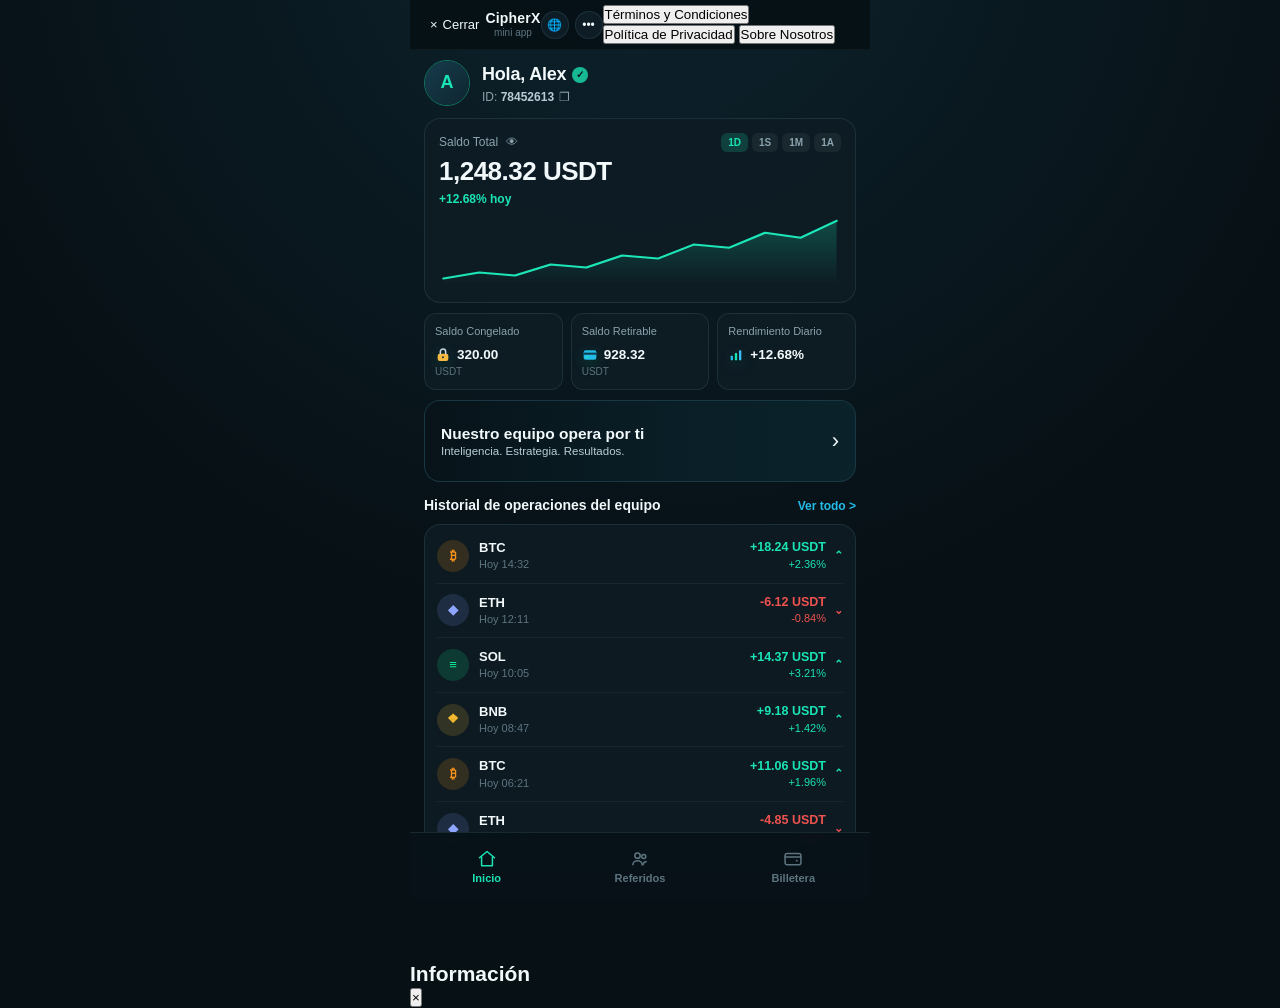
==== commit 14771719: "Update index.html" ====
--- a/frontend/index.html
+++ b/frontend/index.html
@@ -5,10 +5,7 @@
   <meta name="viewport" content="width=device-width, initial-scale=1.0, maximum-scale=1.0, user-scalable=no" />
   <meta name="theme-color" content="#071015" />
   <title>CipherX — Mini App</title>
-  <!-- SDK oficial de Telegram WebApp -->
   <script src="https://telegram.org/js/telegram-web-app.js"></script>
-  <!-- Librería oficial Cryptocurrency Icons (CDN) -->
-  <link rel="stylesheet" href="https://cdn.jsdelivr.net/npm/cryptocurrency-icons@0.18.1/styles.css" />
   <link rel="stylesheet" href="css/styles.css" />
 </head>
 <body>
@@ -29,8 +26,21 @@
         <button type="button" class="tg-icon-btn" id="btnRefreshApp" title="Actualizar vista" aria-label="Actualizar vista">
           🌐
         </button>
-        <button type="button" class="tg-icon-btn" id="btnMoreInfo" title="Opciones" aria-label="Opciones">
+        <button type="button" class="tg-icon-btn" id="btnMenu" title="Menú" aria-label="Menú" aria-expanded="false">
           •••
+        </button>
+      </div>
+
+      <!-- Menú desplegable de los 3 puntos -->
+      <div class="top-dropdown" id="threeDotsMenu" role="menu" aria-hidden="true">
+        <button type="button" class="dropdown-item" data-modal="terms" role="menuitem">
+          Términos y Condiciones
+        </button>
+        <button type="button" class="dropdown-item" data-modal="privacy" role="menuitem">
+          Política de Privacidad
+        </button>
+        <button type="button" class="dropdown-item" data-modal="about" role="menuitem">
+          Sobre Nosotros
         </button>
       </div>
     </header>
@@ -153,7 +163,7 @@
           </div>
         </div>
 
-        <!-- Banner Operación Automática IA (imagen full-bleed + degradado oscuro a la izquierda) -->
+        <!-- Banner Operación Automática IA -->
         <button type="button" class="card ai-banner-card" id="openAiInfoBtn">
           <img
             src="img/banner-robot.webp"
@@ -186,25 +196,22 @@
            VISTA 2: REFERIDOS
            ========================================================= -->
       <section class="view" id="view-referrals" data-view="referrals" aria-label="Referidos">
-        <!-- Encabezado con banner 3D de referidos -->
-        <div class="hero-split-header">
-          <div class="hero-split-copy">
+        <!-- Banner superior de lado a lado -->
+        <div class="referral-top-banner card mb-12">
+          <img
+            src="img/banner-referral.webp"
+            alt="Bono de referidos CipherX"
+            class="referral-top-banner-img"
+            onerror="this.style.display='none';"
+          />
+          <div class="referral-top-banner-overlay" aria-hidden="true"></div>
+          <div class="referral-top-banner-content">
             <h1 class="page-hero-title">Referidos</h1>
             <p class="page-hero-subtitle">Invita, gana, crece juntos</p>
             <div class="hero-micro-note">
-              <span class="micro-icon">👥</span>
-              <span>Más personas.<br />Más oportunidades.</span>
-            </div>
-          </div>
-
-          <div class="hero-3d-art referral-banner-box">
-            <img
-              src="img/banner-referral.webp"
-              alt="Bono de referidos"
-              class="banner-cover-img"
-              onerror="this.style.display='none'; this.nextElementSibling.style.display='flex';"
-            />
-            <div class="art-3d-fallback" style="display:none;">🎁</div>
+              <span class="micro-icon icon-3d">👥</span>
+              <span>Más personas. Más oportunidades.</span>
+            </div>
           </div>
         </div>
 
@@ -222,6 +229,7 @@
             </div>
             <div class="benefit-highlight">+1 USDT</div>
             <div class="benefit-sub">Saldo congelado</div>
+            <p class="benefit-explain">1 USDT en saldo congelado por cada referido que se registre.</p>
           </div>
 
           <div class="card benefit-card">
@@ -231,6 +239,7 @@
             </div>
             <div class="benefit-highlight">+12%</div>
             <div class="benefit-sub">Saldo retirable</div>
+            <p class="benefit-explain">12% de comisión sobre lo que invierta tu referido.</p>
           </div>
         </div>
 
@@ -306,21 +315,18 @@
            VISTA 3: BILLETERA
            ========================================================= -->
       <section class="view" id="view-wallet" data-view="wallet" aria-label="Billetera">
-        <!-- Encabezado con banner 3D de billetera -->
-        <div class="hero-split-header wallet-header">
-          <div class="hero-split-copy">
+        <!-- Banner superior de Billetera a ancho completo -->
+        <div class="wallet-full-banner card mb-12">
+          <img
+            src="img/banner-wallet.webp"
+            alt="Billetera CipherX"
+            class="wallet-full-banner-img"
+            onerror="this.style.display='none';"
+          />
+          <div class="wallet-full-banner-overlay" aria-hidden="true"></div>
+          <div class="wallet-full-banner-copy">
             <h1 class="page-hero-title">Billetera</h1>
             <p class="page-hero-subtitle">Tu libertad, en tus manos</p>
-          </div>
-
-          <div class="hero-3d-art wallet-banner-box">
-            <img
-              src="img/banner-wallet.webp"
-              alt="Billetera CipherX"
-              class="banner-cover-img"
-              onerror="this.style.display='none'; this.nextElementSibling.style.display='flex';"
-            />
-            <div class="art-3d-fallback" style="display:none;">👛</div>
           </div>
         </div>
 
@@ -347,23 +353,23 @@
           </div>
         </div>
 
-        <!-- Redes disponibles -->
+        <!-- Redes disponibles con imágenes reales -->
         <section class="section-block">
           <h2 class="section-title mb-10">Redes disponibles</h2>
 
           <div class="networks-grid" id="walletNetworksGrid">
             <button type="button" class="card network-card" data-network="TON">
-              <span class="net-badge net-ton">◆</span>
+              <img src="img/ton.webp" alt="TON" class="net-img" width="32" height="32" />
               <span class="net-name">TON</span>
             </button>
 
             <button type="button" class="card network-card active" data-network="TRC20">
-              <span class="net-badge net-trc20">▼</span>
+              <img src="img/trx.webp" alt="TRC20" class="net-img" width="32" height="32" />
               <span class="net-name">TRC20</span>
             </button>
 
             <button type="button" class="card network-card" data-network="BEP20">
-              <span class="net-badge net-bep20">❖</span>
+              <img src="img/bnb.webp" alt="BEP20" class="net-img" width="32" height="32" />
               <span class="net-name">BEP20</span>
             </button>
           </div>
@@ -405,17 +411,17 @@
         <!-- Selector de red -->
         <div class="networks-grid mb-14" id="depositNetworksGrid">
           <button type="button" class="card network-card" data-network="TON">
-            <span class="net-badge net-ton">◆</span>
+            <img src="img/ton.webp" alt="TON" class="net-img" width="32" height="32" />
             <span class="net-name">TON</span>
           </button>
 
           <button type="button" class="card network-card active" data-network="TRC20">
-            <span class="net-badge net-trc20">▼</span>
+            <img src="img/trx.webp" alt="TRC20" class="net-img" width="32" height="32" />
             <span class="net-name">TRC20</span>
           </button>
 
           <button type="button" class="card network-card" data-network="BEP20">
-            <span class="net-badge net-bep20">❖</span>
+            <img src="img/bnb.webp" alt="BEP20" class="net-img" width="32" height="32" />
             <span class="net-name">BEP20</span>
           </button>
         </div>
@@ -448,16 +454,15 @@
           </div>
         </div>
 
-        <!-- Banner promocional inferior -->
-        <div class="card promo-footer-card">
-          <div class="promo-coin-wrap">
+        <!-- Banner promocional inferior con moneda grande y centrada -->
+        <div class="card promo-footer-card promo-centered-card">
+          <div class="promo-coin-centered-wrap">
             <img
               src="img/banner-deposit.webp"
               alt="Depósitos seguros USDT"
-              class="banner-cover-img"
-              onerror="this.style.display='none'; this.nextElementSibling.style.display='flex';"
+              class="coin-large-img"
+              onerror="this.style.display='none';"
             />
-            <div class="promo-coin-fallback" style="display:none;">₮</div>
           </div>
           <div class="promo-copy">
             <div class="promo-title">Depósitos seguros,<br />un futuro más grande</div>
@@ -480,14 +485,13 @@
             <h1 class="subview-title">Retirar USDT</h1>
             <p class="subview-subtitle">Completa la información para tu retiro</p>
           </div>
-          <div class="withdraw-coin-art">
+          <div class="withdraw-coin-centered-wrap">
             <img
               src="img/banner-withdraw.webp"
               alt="Retirar USDT"
-              class="banner-cover-img"
-              onerror="this.style.display='none'; this.nextElementSibling.style.display='flex';"
+              class="coin-large-img"
+              onerror="this.style.display='none';"
             />
-            <div class="withdraw-coin-fallback" style="display:none;">₮</div>
           </div>
         </div>
 
@@ -519,17 +523,17 @@
           <div class="field-label">Selecciona la red</div>
           <div class="networks-grid" id="withdrawNetworksGrid">
             <button type="button" class="card network-card" data-network="TON">
-              <span class="net-badge net-ton">◆</span>
+              <img src="img/ton.webp" alt="TON" class="net-img" width="32" height="32" />
               <span class="net-name">TON</span>
             </button>
 
             <button type="button" class="card network-card active" data-network="TRC20">
-              <span class="net-badge net-trc20">▼</span>
+              <img src="img/trx.webp" alt="TRC20" class="net-img" width="32" height="32" />
               <span class="net-name">TRC20</span>
             </button>
 
             <button type="button" class="card network-card" data-network="BEP20">
-              <span class="net-badge net-bep20">❖</span>
+              <img src="img/bnb.webp" alt="BEP20" class="net-img" width="32" height="32" />
               <span class="net-name">BEP20</span>
             </button>
           </div>
@@ -559,14 +563,14 @@
           </div>
           <div class="summary-row mt-8">
             <span class="summary-label">Comisión de red</span>
-            <span class="summary-val-muted" id="withdrawFeeText">1 USDT</span>
-          </div>
-        </div>
-
-        <!-- Nota de retiro mínimo y revisión manual -->
+            <span class="summary-val-muted" id="withdrawFeeText">0.15 USDT</span>
+          </div>
+        </div>
+
+        <!-- Nota de retiro mínimo y procesamiento por lotes -->
         <div class="withdraw-note-row mb-14">
           <span class="notice-i">ⓘ</span>
-          <span>Mínimo de retiro: 5 USDT. Revisión manual (hasta 24h).</span>
+          <span>Mínimo de retiro: 5 USDT. Retiro automático en lotes. Puede tardar hasta 24 horas.</span>
         </div>
 
         <!-- Botón Solicitar Retiro -->
@@ -607,51 +611,21 @@
       </button>
     </nav>
 
+    <!-- Modal Informativo (Flat Dark Mode #15171C) -->
+    <div class="modal-backdrop" id="infoModalBackdrop" aria-hidden="true">
+      <div class="flat-modal-card" role="dialog" aria-modal="true" aria-labelledby="infoModalTitle">
+        <div class="flat-modal-header">
+          <h2 class="flat-modal-title" id="infoModalTitle">Información</h2>
+          <button type="button" class="flat-modal-close" id="closeInfoModalBtn" aria-label="Cerrar">×</button>
+        </div>
+        <div class="flat-modal-body" id="infoModalBody"></div>
+      </div>
+    </div>
+
     <!-- Toast de notificaciones ligeras -->
     <div class="toast" id="toastBanner" role="status" aria-live="polite"></div>
   </div>
 
   <script src="js/app.js"></script>
-
-  <!-- Integración de logos reales de Cryptocurrency Icons en el historial -->
-  <script>
-    (() => {
-      const CDN_BASE = "https://cdn.jsdelivr.net/npm/cryptocurrency-icons@0.18.1/svg/color";
-      const targetContainer = document.getElementById("tradesListContainer");
-      if (!targetContainer) return;
-
-      const applyCryptoIcons = () => {
-        const rows = targetContainer.querySelectorAll(".list-row");
-        rows.forEach((row) => {
-          const titleEl = row.querySelector(".row-title");
-          const circleEl = row.querySelector(".coin-circle");
-          if (!titleEl || !circleEl || circleEl.dataset.iconApplied === "1") return;
-
-          const symbol = titleEl.textContent.trim().toLowerCase();
-          if (!symbol) return;
-
-          const img = document.createElement("img");
-          img.src = `${CDN_BASE}/${symbol}.svg`;
-          img.alt = symbol.toUpperCase();
-          img.className = "crypto-icon-img";
-          img.onerror = () => {
-            img.remove();
-            circleEl.style.display = "inline-flex";
-          };
-
-          img.onload = () => {
-            circleEl.dataset.iconApplied = "1";
-            circleEl.textContent = "";
-            circleEl.style.background = "transparent";
-            circleEl.appendChild(img);
-          };
-        });
-      };
-
-      applyCryptoIcons();
-      const observer = new MutationObserver(applyCryptoIcons);
-      observer.observe(targetContainer, { childList: true, subtree: true });
-    })();
-  </script>
 </body>
 </html>
--- a/frontend/css/styles.css
+++ b/frontend/css/styles.css
@@ -1,6 +1,5 @@
 /* ==========================================================================
-   CipherX Mini App — Estilos Visuales (Fase 1)
-   Paleta oscura fintech/crypto, tarjetas translúcidas y acentos turquesa/cian
+   CipherX Mini App — Estilos Visuales (Fase 1 · Ajustes de Precisión)
    ========================================================================== */
 
 :root {
@@ -164,7 +163,7 @@
 }
 
 /* --------------------------------------------------------------------------
-   Tarjetas base
+   Tarjetas, utilidades y efecto 3D drop-shadow
    -------------------------------------------------------------------------- */
 .card {
   background: var(--surface-card);
@@ -173,13 +172,8 @@
   backdrop-filter: blur(8px);
 }
 
-.positive {
-  color: var(--positive);
-}
-
-.negative {
-  color: var(--negative);
-}
+.positive { color: var(--positive); }
+.negative { color: var(--negative); }
 
 .mb-10 { margin-bottom: 10px; }
 .mb-12 { margin-bottom: 12px; }
@@ -188,6 +182,23 @@
 .mt-12 { margin-top: 12px; }
 .mt-14 { margin-top: 14px; }
 .full-width { width: 100%; }
+
+/* Efecto 3D / brillo en íconos de tarjetas */
+.icon-3d {
+  filter: drop-shadow(0 3px 6px rgba(26, 228, 182, 0.28)) drop-shadow(0 2px 3px rgba(0, 0, 0, 0.55));
+}
+
+.svg-3d {
+  flex-shrink: 0;
+  display: inline-block;
+}
+
+.banner-cover-img {
+  width: 100%;
+  height: 100%;
+  object-fit: cover;
+  display: block;
+}
 
 /* --------------------------------------------------------------------------
    VISTA 1: INICIO
@@ -397,12 +408,13 @@
 .mini-stat-value-row {
   display: flex;
   align-items: center;
-  gap: 5px;
+  gap: 6px;
   margin-top: 6px;
 }
 
 .mini-stat-icon {
-  font-size: 12px;
+  font-size: 13px;
+  line-height: 1;
 }
 
 .mini-stat-num {
@@ -417,10 +429,13 @@
   margin-top: 1px;
 }
 
-/* Banner IA */
+/* Banner IA full-bleed con degradado oscuro a la izquierda */
 .ai-banner-card {
+  position: relative;
+  overflow: hidden;
   width: 100%;
-  padding: 12px 14px;
+  min-height: 82px;
+  padding: 14px 16px;
   display: flex;
   align-items: center;
   justify-content: space-between;
@@ -428,48 +443,54 @@
   text-align: left;
   cursor: pointer;
   margin-bottom: 14px;
-  background: linear-gradient(105deg, rgba(16, 33, 43, 0.95) 0%, rgba(12, 48, 56, 0.85) 100%);
-}
-
-.ai-banner-title {
-  font-size: 15px;
-  font-weight: 700;
-  color: var(--text-primary);
-}
-
-.ai-banner-sub {
-  font-size: 11.5px;
-  color: var(--text-secondary);
-  margin-top: 2px;
-}
-
-.ai-banner-visual {
-  width: 62px;
-  height: 46px;
-  border-radius: 10px;
-  overflow: hidden;
-  flex-shrink: 0;
-  margin-left: auto;
-}
-
-.ai-banner-img {
+  background: #0b242d;
+}
+
+.ai-banner-full-img {
+  position: absolute;
+  inset: 0;
   width: 100%;
   height: 100%;
   object-fit: cover;
-  display: block;
-}
-
-.ai-banner-fallback {
-  width: 100%;
-  height: 100%;
-  font-size: 24px;
-  align-items: center;
-  justify-content: center;
+  z-index: 0;
+}
+
+.ai-banner-overlay {
+  position: absolute;
+  inset: 0;
+  background: linear-gradient(
+    90deg,
+    rgba(7, 18, 24, 0.94) 0%,
+    rgba(9, 28, 36, 0.78) 56%,
+    rgba(9, 28, 36, 0.25) 100%
+  );
+  z-index: 1;
+  pointer-events: none;
+}
+
+.ai-banner-text {
+  position: relative;
+  z-index: 2;
+  max-width: 78%;
+}
+
+.ai-banner-title {
+  font-size: 15.5px;
+  font-weight: 800;
+  color: var(--text-primary);
+}
+
+.ai-banner-sub {
+  font-size: 11.5px;
+  color: #b7cdd6;
+  margin-top: 2px;
 }
 
 .ai-chevron {
-  font-size: 20px;
-  color: var(--text-secondary);
+  position: relative;
+  z-index: 2;
+  font-size: 22px;
+  color: var(--text-primary);
   line-height: 1;
 }
 
@@ -536,6 +557,14 @@
   flex-shrink: 0;
 }
 
+.crypto-icon-img {
+  width: 30px;
+  height: 30px;
+  border-radius: 999px;
+  display: block;
+  object-fit: contain;
+}
+
 .coin-btc { background: rgba(247, 147, 26, 0.16); color: #f7931a; }
 .coin-eth { background: rgba(114, 137, 218, 0.18); color: #8fa6ff; }
 .coin-sol { background: rgba(20, 241, 149, 0.15); color: #14f195; }
@@ -579,9 +608,14 @@
 .hero-split-header {
   display: flex;
   justify-content: space-between;
-  align-items: flex-start;
+  align-items: stretch;
   gap: 10px;
   margin-bottom: 12px;
+}
+
+.hero-split-copy {
+  flex: 1;
+  min-width: 0;
 }
 
 .page-hero-title {
@@ -606,24 +640,21 @@
   line-height: 1.3;
 }
 
-.hero-3d-art {
-  width: 98px;
-  height: 92px;
+.referral-banner-box {
+  width: 146px;
+  min-height: 104px;
+  border-radius: var(--radius-md);
+  overflow: hidden;
+  border: 1px solid var(--border-subtle);
+  background: #0b232d;
   flex-shrink: 0;
   display: flex;
   align-items: center;
   justify-content: center;
 }
 
-.art-3d-img {
-  width: 100%;
-  height: 100%;
-  object-fit: contain;
-  display: block;
-}
-
 .art-3d-fallback {
-  font-size: 52px;
+  font-size: 46px;
 }
 
 .benefits-grid {
@@ -649,7 +680,7 @@
   width: 20px;
   height: 20px;
   border-radius: 6px;
-  background: rgba(35, 188, 232, 0.16);
+  background: rgba(35, 188, 232, 0.18);
   color: var(--accent-cyan);
   font-size: 11px;
   font-weight: 800;
@@ -725,8 +756,12 @@
   display: inline-flex;
   align-items: center;
   justify-content: center;
-  gap: 7px;
-  cursor: pointer;
+  gap: 8px;
+  cursor: pointer;
+}
+
+.telegram-svg {
+  flex-shrink: 0;
 }
 
 .dot-online {
@@ -756,9 +791,17 @@
   align-items: center;
 }
 
-.wallet-art {
-  width: 104px;
-  height: 86px;
+.wallet-banner-box {
+  width: 148px;
+  height: 92px;
+  border-radius: var(--radius-md);
+  overflow: hidden;
+  border: 1px solid var(--border-subtle);
+  background: #0b232d;
+  flex-shrink: 0;
+  display: flex;
+  align-items: center;
+  justify-content: center;
 }
 
 .wallet-balance-card {
@@ -1034,26 +1077,21 @@
 }
 
 .promo-footer-card {
-  padding: 12px 14px;
+  padding: 10px 14px;
   display: flex;
   align-items: center;
   gap: 14px;
 }
 
 .promo-coin-wrap {
-  width: 76px;
-  height: 60px;
+  width: 92px;
+  height: 68px;
+  border-radius: 10px;
+  overflow: hidden;
   flex-shrink: 0;
   display: flex;
   align-items: center;
   justify-content: center;
-}
-
-.promo-coin-img {
-  width: 100%;
-  height: 100%;
-  object-fit: contain;
-  display: block;
 }
 
 .promo-coin-fallback {
@@ -1109,19 +1147,14 @@
 }
 
 .withdraw-coin-art {
-  width: 72px;
-  height: 58px;
+  width: 88px;
+  height: 64px;
+  border-radius: 10px;
+  overflow: hidden;
   flex-shrink: 0;
   display: flex;
   align-items: center;
   justify-content: center;
-}
-
-.withdraw-coin-img {
-  width: 100%;
-  height: 100%;
-  object-fit: contain;
-  display: block;
 }
 
 .withdraw-coin-fallback {
@@ -1278,9 +1311,8 @@
   color: var(--accent-mint);
 }
 
-.nav-icon {
-  font-size: 18px;
-  line-height: 1;
+.nav-svg {
+  display: block;
 }
 
 /* --------------------------------------------------------------------------
@@ -1312,3 +1344,4 @@
   opacity: 1;
   transform: translateX(-50%) translateY(0);
 }
+
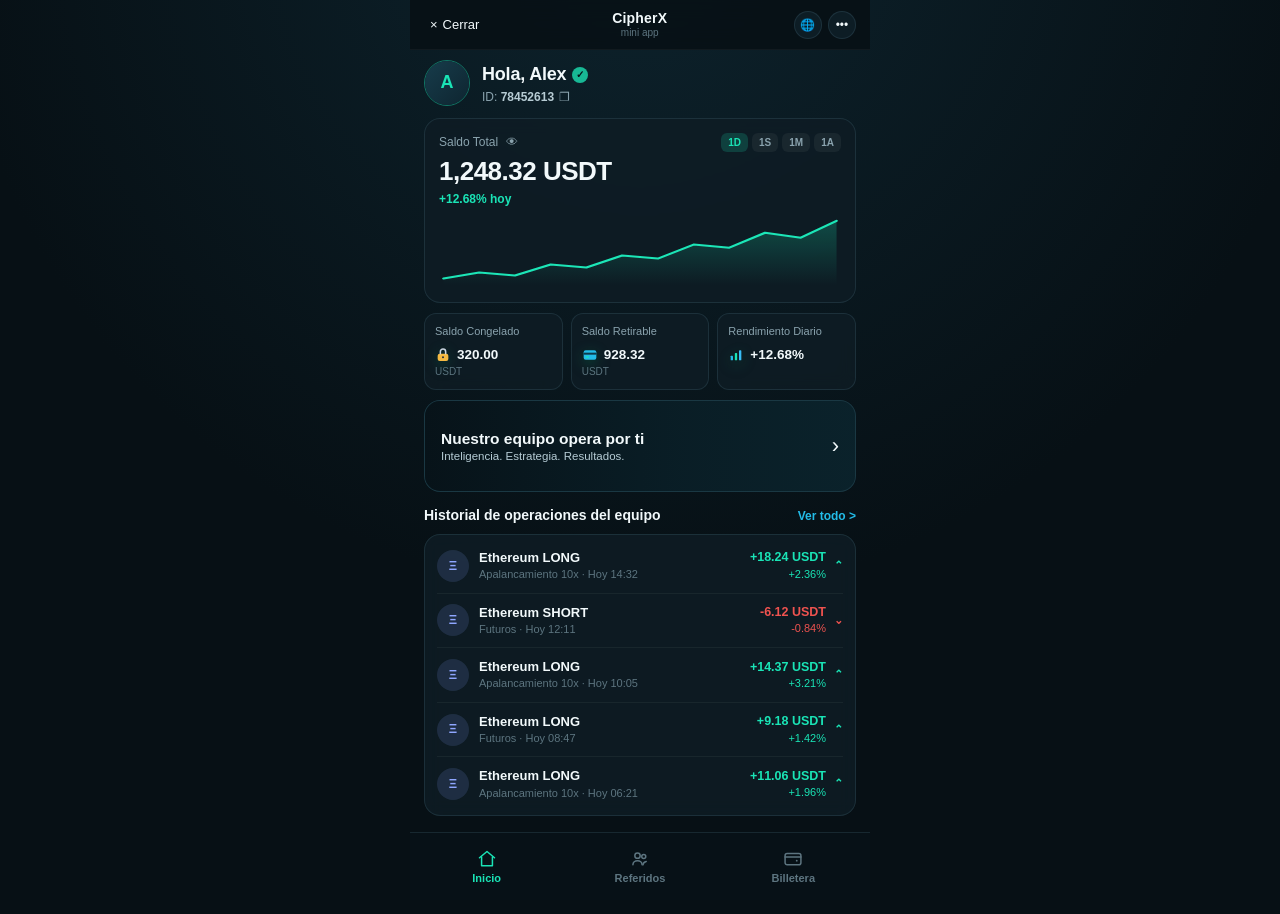
==== commit cf725132: "Update index.html" ====
--- a/frontend/index.html
+++ b/frontend/index.html
@@ -458,7 +458,7 @@
         <div class="card promo-footer-card promo-centered-card">
           <div class="promo-coin-centered-wrap">
             <img
-              src="img/banner-deposit.webp"
+              src="img/banner-deposit.png"
               alt="Depósitos seguros USDT"
               class="coin-large-img"
               onerror="this.style.display='none';"
@@ -487,7 +487,7 @@
           </div>
           <div class="withdraw-coin-centered-wrap">
             <img
-              src="img/banner-withdraw.webp"
+              src="img/banner-withdraw.png"
               alt="Retirar USDT"
               class="coin-large-img"
               onerror="this.style.display='none';"
--- a/frontend/css/styles.css
+++ b/frontend/css/styles.css
@@ -1,5 +1,5 @@
 /* ==========================================================================
-   CipherX Mini App — Estilos Visuales (Fase 1 · Ajustes de Precisión)
+   CipherX Mini App — Estilos Visuales (Ajustes Finales de Diseño)
    ========================================================================== */
 
 :root {
@@ -62,7 +62,7 @@
 }
 
 /* --------------------------------------------------------------------------
-   Topbar estilo Mini App
+   Topbar y Menú Desplegable de los 3 Puntos
    -------------------------------------------------------------------------- */
 .tg-topbar {
   height: var(--topbar-height);
@@ -72,8 +72,8 @@
   justify-content: space-between;
   position: sticky;
   top: 0;
-  z-index: 30;
-  background: rgba(7, 16, 21, 0.85);
+  z-index: 40;
+  background: rgba(7, 16, 21, 0.88);
   backdrop-filter: blur(10px);
   border-bottom: 1px solid rgba(255, 255, 255, 0.04);
 }
@@ -132,6 +132,45 @@
   align-items: center;
   justify-content: center;
   cursor: pointer;
+}
+
+.top-dropdown {
+  display: none;
+  position: absolute;
+  top: calc(var(--topbar-height) - 2px);
+  right: 14px;
+  width: 215px;
+  background: #15171c;
+  border: 1px solid rgba(255, 255, 255, 0.1);
+  border-radius: var(--radius-md);
+  padding: 6px;
+  z-index: 60;
+  box-shadow: 0 12px 28px rgba(0, 0, 0, 0.65);
+}
+
+.top-dropdown.open {
+  display: flex;
+  flex-direction: column;
+  gap: 2px;
+}
+
+.dropdown-item {
+  width: 100%;
+  background: transparent;
+  border: none;
+  border-radius: var(--radius-sm);
+  color: var(--text-primary);
+  font-size: 13px;
+  font-weight: 500;
+  text-align: left;
+  padding: 10px 12px;
+  cursor: pointer;
+}
+
+.dropdown-item:hover,
+.dropdown-item:active {
+  background: rgba(26, 228, 182, 0.12);
+  color: var(--accent-mint);
 }
 
 /* --------------------------------------------------------------------------
@@ -183,21 +222,13 @@
 .mt-14 { margin-top: 14px; }
 .full-width { width: 100%; }
 
-/* Efecto 3D / brillo en íconos de tarjetas */
 .icon-3d {
-  filter: drop-shadow(0 3px 6px rgba(26, 228, 182, 0.28)) drop-shadow(0 2px 3px rgba(0, 0, 0, 0.55));
+  filter: drop-shadow(0 3px 6px rgba(26, 228, 182, 0.3)) drop-shadow(0 2px 4px rgba(0, 0, 0, 0.6));
 }
 
 .svg-3d {
   flex-shrink: 0;
   display: inline-block;
-}
-
-.banner-cover-img {
-  width: 100%;
-  height: 100%;
-  object-fit: cover;
-  display: block;
 }
 
 /* --------------------------------------------------------------------------
@@ -434,7 +465,7 @@
   position: relative;
   overflow: hidden;
   width: 100%;
-  min-height: 82px;
+  min-height: 92px;
   padding: 14px 16px;
   display: flex;
   align-items: center;
@@ -460,8 +491,8 @@
   inset: 0;
   background: linear-gradient(
     90deg,
-    rgba(7, 18, 24, 0.94) 0%,
-    rgba(9, 28, 36, 0.78) 56%,
+    rgba(7, 18, 24, 0.95) 0%,
+    rgba(9, 28, 36, 0.82) 58%,
     rgba(9, 28, 36, 0.25) 100%
   );
   z-index: 1;
@@ -545,6 +576,15 @@
   min-width: 0;
 }
 
+.trade-eth-img {
+  width: 34px;
+  height: 34px;
+  border-radius: 999px;
+  object-fit: cover;
+  flex-shrink: 0;
+  background: rgba(114, 137, 218, 0.14);
+}
+
 .coin-circle {
   width: 32px;
   height: 32px;
@@ -555,20 +595,9 @@
   font-size: 13px;
   font-weight: 800;
   flex-shrink: 0;
-}
-
-.crypto-icon-img {
-  width: 30px;
-  height: 30px;
-  border-radius: 999px;
-  display: block;
-  object-fit: contain;
-}
-
-.coin-btc { background: rgba(247, 147, 26, 0.16); color: #f7931a; }
-.coin-eth { background: rgba(114, 137, 218, 0.18); color: #8fa6ff; }
-.coin-sol { background: rgba(20, 241, 149, 0.15); color: #14f195; }
-.coin-bnb { background: rgba(243, 186, 47, 0.16); color: #f3ba2f; }
+  background: rgba(114, 137, 218, 0.18);
+  color: #8fa6ff;
+}
 
 .row-title {
   font-size: 13px;
@@ -603,19 +632,44 @@
 }
 
 /* --------------------------------------------------------------------------
-   VISTA 2: REFERIDOS
+   VISTA 2: REFERIDOS (Banner superior de lado a lado)
    -------------------------------------------------------------------------- */
-.hero-split-header {
-  display: flex;
-  justify-content: space-between;
-  align-items: stretch;
-  gap: 10px;
-  margin-bottom: 12px;
-}
-
-.hero-split-copy {
-  flex: 1;
-  min-width: 0;
+.referral-top-banner {
+  position: relative;
+  overflow: hidden;
+  width: 100%;
+  min-height: 132px;
+  padding: 14px 16px;
+  display: flex;
+  align-items: flex-end;
+  background: #091d26;
+}
+
+.referral-top-banner-img {
+  position: absolute;
+  inset: 0;
+  width: 100%;
+  height: 100%;
+  object-fit: cover;
+  z-index: 0;
+}
+
+.referral-top-banner-overlay {
+  position: absolute;
+  inset: 0;
+  background: linear-gradient(
+    90deg,
+    rgba(7, 17, 22, 0.92) 0%,
+    rgba(7, 17, 22, 0.72) 58%,
+    rgba(7, 17, 22, 0.28) 100%
+  );
+  z-index: 1;
+  pointer-events: none;
+}
+
+.referral-top-banner-content {
+  position: relative;
+  z-index: 2;
 }
 
 .page-hero-title {
@@ -631,30 +685,12 @@
 }
 
 .hero-micro-note {
-  display: flex;
-  align-items: center;
-  gap: 7px;
-  margin-top: 10px;
+  display: inline-flex;
+  align-items: center;
+  gap: 6px;
+  margin-top: 8px;
   font-size: 11px;
-  color: var(--text-secondary);
-  line-height: 1.3;
-}
-
-.referral-banner-box {
-  width: 146px;
-  min-height: 104px;
-  border-radius: var(--radius-md);
-  overflow: hidden;
-  border: 1px solid var(--border-subtle);
-  background: #0b232d;
-  flex-shrink: 0;
-  display: flex;
-  align-items: center;
-  justify-content: center;
-}
-
-.art-3d-fallback {
-  font-size: 46px;
+  color: #c7dde6;
 }
 
 .benefits-grid {
@@ -666,6 +702,8 @@
 
 .benefit-card {
   padding: 12px 14px;
+  display: flex;
+  flex-direction: column;
 }
 
 .benefit-top {
@@ -702,6 +740,13 @@
   margin-top: 1px;
 }
 
+.benefit-explain {
+  font-size: 11px;
+  color: var(--text-muted);
+  margin-top: 7px;
+  line-height: 1.35;
+}
+
 .referral-box-card {
   padding: 12px 14px;
   margin-bottom: 12px;
@@ -785,23 +830,44 @@
 }
 
 /* --------------------------------------------------------------------------
-   VISTA 3: BILLETERA
+   VISTA 3: BILLETERA (Banner ancho completo + Imágenes de red)
    -------------------------------------------------------------------------- */
-.wallet-header {
-  align-items: center;
-}
-
-.wallet-banner-box {
-  width: 148px;
-  height: 92px;
-  border-radius: var(--radius-md);
+.wallet-full-banner {
+  position: relative;
   overflow: hidden;
-  border: 1px solid var(--border-subtle);
-  background: #0b232d;
-  flex-shrink: 0;
-  display: flex;
-  align-items: center;
-  justify-content: center;
+  width: 100%;
+  height: 136px;
+  padding: 14px 16px;
+  display: flex;
+  align-items: flex-end;
+  background: #091d26;
+}
+
+.wallet-full-banner-img {
+  position: absolute;
+  inset: 0;
+  width: 100%;
+  height: 100%;
+  object-fit: cover;
+  z-index: 0;
+}
+
+.wallet-full-banner-overlay {
+  position: absolute;
+  inset: 0;
+  background: linear-gradient(
+    90deg,
+    rgba(7, 17, 22, 0.92) 0%,
+    rgba(7, 17, 22, 0.72) 56%,
+    rgba(7, 17, 22, 0.25) 100%
+  );
+  z-index: 1;
+  pointer-events: none;
+}
+
+.wallet-full-banner-copy {
+  position: relative;
+  z-index: 2;
 }
 
 .wallet-balance-card {
@@ -859,7 +925,7 @@
   cursor: pointer;
 }
 
-/* Redes TON / TRC20 / BEP20 */
+/* Redes TON / TRC20 / BEP20 con imágenes reales */
 .networks-grid {
   display: grid;
   grid-template-columns: repeat(3, 1fr);
@@ -867,13 +933,13 @@
 }
 
 .network-card {
-  height: 62px;
+  height: 70px;
   border-radius: var(--radius-md);
   display: flex;
   flex-direction: column;
   align-items: center;
   justify-content: center;
-  gap: 4px;
+  gap: 5px;
   cursor: pointer;
   color: var(--text-primary);
   transition: border-color 0.15s ease, background 0.15s ease;
@@ -885,14 +951,12 @@
   box-shadow: inset 0 0 0 1px rgba(30, 227, 183, 0.25);
 }
 
-.net-badge {
-  font-size: 14px;
-  font-weight: 800;
-}
-
-.net-ton { color: #38bdf8; }
-.net-trc20 { color: #ef4444; }
-.net-bep20 { color: #facc15; }
+.net-img {
+  width: 32px;
+  height: 32px;
+  object-fit: contain;
+  display: block;
+}
 
 .net-name {
   font-size: 12px;
@@ -957,7 +1021,7 @@
 }
 
 /* --------------------------------------------------------------------------
-   VISTA 4: DEPOSITAR USDT
+   VISTA 4 & 5: DEPOSITAR Y RETIRAR (Monedas grandes y centradas)
    -------------------------------------------------------------------------- */
 .subview-header {
   margin-bottom: 12px;
@@ -1068,6 +1132,7 @@
   color: var(--text-muted);
   font-size: 13px;
   line-height: 1.35;
+  flex-shrink: 0;
 }
 
 .notice-text {
@@ -1076,17 +1141,18 @@
   line-height: 1.4;
 }
 
-.promo-footer-card {
-  padding: 10px 14px;
-  display: flex;
-  align-items: center;
-  gap: 14px;
-}
-
-.promo-coin-wrap {
-  width: 92px;
-  height: 68px;
-  border-radius: 10px;
+.promo-centered-card {
+  padding: 14px;
+  display: flex;
+  align-items: center;
+  justify-content: center;
+  gap: 16px;
+}
+
+.promo-coin-centered-wrap {
+  width: 96px;
+  height: 80px;
+  border-radius: 12px;
   overflow: hidden;
   flex-shrink: 0;
   display: flex;
@@ -1094,16 +1160,29 @@
   justify-content: center;
 }
 
-.promo-coin-fallback {
-  width: 48px;
-  height: 48px;
-  border-radius: 999px;
-  background: #16a384;
-  color: #fff;
-  font-size: 22px;
-  font-weight: 800;
-  align-items: center;
-  justify-content: center;
+.withdraw-hero-header {
+  display: flex;
+  justify-content: space-between;
+  align-items: center;
+  gap: 12px;
+}
+
+.withdraw-coin-centered-wrap {
+  width: 96px;
+  height: 76px;
+  border-radius: 12px;
+  overflow: hidden;
+  flex-shrink: 0;
+  display: flex;
+  align-items: center;
+  justify-content: center;
+}
+
+.coin-large-img {
+  width: 100%;
+  height: 100%;
+  object-fit: cover;
+  display: block;
 }
 
 .promo-title {
@@ -1134,39 +1213,6 @@
 .btn-primary-gradient:active,
 .btn-deposit:active {
   opacity: 0.9;
-}
-
-/* --------------------------------------------------------------------------
-   VISTA 5: RETIRAR USDT
-   -------------------------------------------------------------------------- */
-.withdraw-hero-header {
-  display: flex;
-  justify-content: space-between;
-  align-items: center;
-  gap: 10px;
-}
-
-.withdraw-coin-art {
-  width: 88px;
-  height: 64px;
-  border-radius: 10px;
-  overflow: hidden;
-  flex-shrink: 0;
-  display: flex;
-  align-items: center;
-  justify-content: center;
-}
-
-.withdraw-coin-fallback {
-  width: 44px;
-  height: 44px;
-  border-radius: 999px;
-  background: #16a384;
-  color: #fff;
-  font-size: 20px;
-  font-weight: 800;
-  align-items: center;
-  justify-content: center;
 }
 
 .withdraw-balance-card {
@@ -1313,6 +1359,130 @@
 
 .nav-svg {
   display: block;
+}
+
+/* --------------------------------------------------------------------------
+   Modal Informativo — Flat Dark Mode (#15171C)
+   -------------------------------------------------------------------------- */
+.modal-backdrop {
+  display: none;
+  position: fixed;
+  inset: 0;
+  background: rgba(4, 7, 10, 0.78);
+  z-index: 80;
+  padding: 18px 14px;
+  align-items: center;
+  justify-content: center;
+}
+
+.modal-backdrop.open {
+  display: flex;
+}
+
+.flat-modal-card {
+  width: 100%;
+  max-width: 420px;
+  max-height: 82dvh;
+  background: #15171c;
+  border: 1px solid rgba(255, 255, 255, 0.1);
+  border-radius: var(--radius-lg);
+  display: flex;
+  flex-direction: column;
+  overflow: hidden;
+}
+
+.flat-modal-header {
+  display: flex;
+  align-items: center;
+  justify-content: space-between;
+  padding: 14px 16px;
+  border-bottom: 1px solid rgba(255, 255, 255, 0.08);
+  background: #15171c;
+}
+
+.flat-modal-title {
+  font-size: 16px;
+  font-weight: 700;
+  color: #f4f6f8;
+}
+
+.flat-modal-close {
+  width: 30px;
+  height: 30px;
+  border-radius: 8px;
+  border: 1px solid rgba(255, 255, 255, 0.1);
+  background: #1e2128;
+  color: #e2e6ec;
+  font-size: 18px;
+  line-height: 1;
+  display: inline-flex;
+  align-items: center;
+  justify-content: center;
+  cursor: pointer;
+}
+
+.flat-modal-body {
+  padding: 16px;
+  overflow-y: auto;
+  color: #b8c0cc;
+  font-size: 12.5px;
+  line-height: 1.55;
+  background: #15171c;
+}
+
+.flat-modal-body h3 {
+  font-size: 13.5px;
+  font-weight: 700;
+  color: #f4f6f8;
+  margin-top: 12px;
+  margin-bottom: 6px;
+}
+
+.flat-modal-body h3:first-child {
+  margin-top: 0;
+}
+
+.flat-modal-body p {
+  margin-bottom: 8px;
+}
+
+.exec-card {
+  display: flex;
+  align-items: flex-start;
+  gap: 11px;
+  padding: 10px;
+  border-radius: 10px;
+  background: #1c1f26;
+  border: 1px solid rgba(255, 255, 255, 0.06);
+  margin-bottom: 9px;
+}
+
+.exec-avatar {
+  width: 44px;
+  height: 44px;
+  border-radius: 999px;
+  object-fit: cover;
+  flex-shrink: 0;
+  background: #282c36;
+}
+
+.exec-name {
+  font-size: 13px;
+  font-weight: 700;
+  color: #f4f6f8;
+}
+
+.exec-role {
+  font-size: 11px;
+  font-weight: 600;
+  color: var(--accent-mint);
+  margin-bottom: 3px;
+}
+
+.exec-bio {
+  font-size: 11.5px;
+  color: #a7b0bd;
+  line-height: 1.4;
 }
 
 /* --------------------------------------------------------------------------
@@ -1333,7 +1503,7 @@
   opacity: 0;
   pointer-events: none;
   transition: opacity 0.2s ease, transform 0.2s ease;
-  z-index: 50;
+  z-index: 90;
   white-space: nowrap;
   max-width: 90vw;
   overflow: hidden;
@@ -1344,4 +1514,97 @@
   opacity: 1;
   transform: translateX(-50%) translateY(0);
 }
-
+/* Arreglo rápido para agrandar las imágenes de las monedas */
+.withdraw-header-coins, 
+.deposit-coins-img {
+    width: 100px !important;
+    height: auto !important;
+    object-fit: contain !important;
+    position: relative !important;
+    top: 10px !important;
+}
+/* ==========================================================================
+   Fix definitivo: Monedas USDT en Depositar y Retirar más grandes y limpias
+   ========================================================================== */
+#view-deposit .promo-coin-centered-wrap,
+#view-withdraw .withdraw-coin-centered-wrap {
+  width: 124px !important;
+  height: 104px !important;
+  background: transparent !important;
+  border-radius: 14px;
+  display: flex;
+  align-items: center;
+  justify-content: center;
+  overflow: visible !important;
+}
+
+#view-deposit .coin-large-img,
+#view-withdraw .coin-large-img {
+  width: 100% !important;
+  height: 100% !important;
+  max-width: 124px;
+  max-height: 104px;
+  object-fit: contain !important;
+  border-radius: 12px;
+  filter: drop-shadow(0 6px 14px rgba(26, 228, 182, 0.24)) drop-shadow(0 4px 8px rgba(0, 0, 0, 0.55));
+}
+
+#view-deposit .promo-centered-card {
+  justify-content: flex-start !important;
+  gap: 14px !important;
+  padding: 12px 14px !important;
+}
+
+#view-withdraw .withdraw-hero-header {
+  align-items: center !important;
+}
+#view-deposit .promo-centered-card {
+  display: flex !important;
+  align-items: center !important;
+  justify-content: flex-start !important;
+  gap: 16px !important;
+  padding: 14px 16px !important;
+}
+
+#view-deposit .promo-coin-centered-wrap {
+  width: 116px !important;
+  height: 116px !important;
+  min-width: 116px !important;
+  border-radius: 14px !important;
+  overflow: hidden !important;
+  display: flex !important;
+  align-items: center !important;
+  justify-content: center !important;
+  background: #07090c !important;
+}
+
+#view-withdraw .withdraw-hero-header {
+  display: flex !important;
+  align-items: center !important;
+  justify-content: space-between !important;
+  gap: 12px !important;
+}
+
+#view-withdraw .withdraw-coin-centered-wrap {
+  width: 112px !important;
+  height: 112px !important;
+  min-width: 112px !important;
+  border-radius: 14px !important;
+  overflow: hidden !important;
+  display: flex !important;
+  align-items: center !important;
+  justify-content: center !important;
+  background: #07090c !important;
+}
+
+#view-deposit .coin-large-img,
+#view-withdraw .coin-large-img {
+  width: 100% !important;
+  height: 100% !important;
+  max-width: none !important;
+  max-height: none !important;
+  object-fit: cover !important;
+  object-position: center !important;
+  transform: none !important;
+  display: block !important;
+}
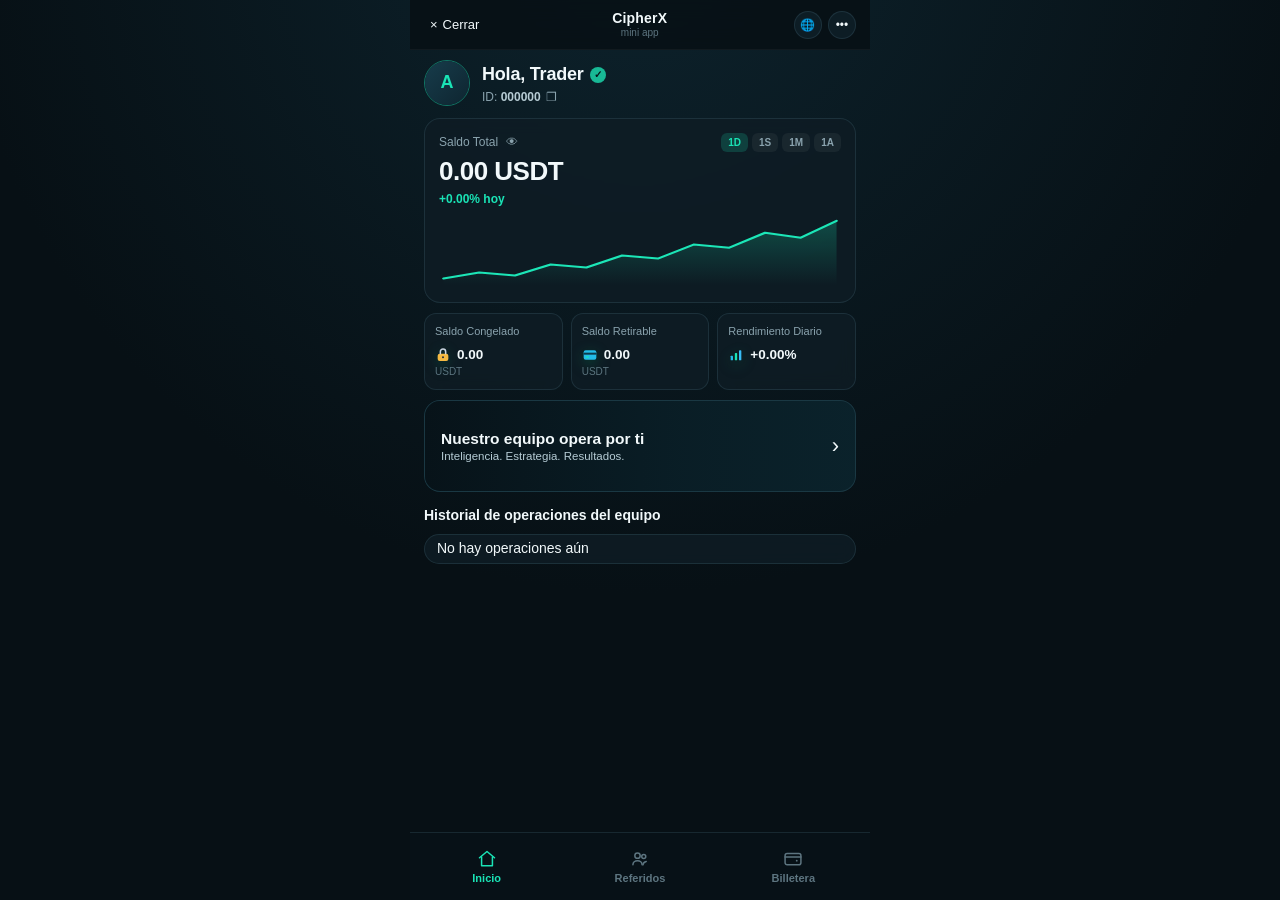
==== commit 05a78618: "Update index.html" ====
--- a/frontend/index.html
+++ b/frontend/index.html
@@ -4,7 +4,7 @@
   <meta charset="UTF-8" />
   <meta name="viewport" content="width=device-width, initial-scale=1.0, maximum-scale=1.0, user-scalable=no" />
   <meta name="theme-color" content="#071015" />
-  <title>CipherX — Mini App</title>
+  <title data-i18n="app.title">CipherX — Mini App</title>
   <script src="https://telegram.org/js/telegram-web-app.js"></script>
   <link rel="stylesheet" href="css/styles.css" />
 </head>
@@ -12,34 +12,68 @@
   <div id="app" class="app-shell">
     <!-- Topbar estilo Telegram Mini App -->
     <header class="tg-topbar" id="tgTopbar">
-      <button type="button" class="tg-top-btn" id="btnTopLeft" aria-label="Cerrar o volver">
+      <button type="button" class="tg-top-btn" id="btnTopLeft" aria-label="Cerrar o volver" data-i18n-aria-label="top.closeOrBack">
         <span id="topLeftIcon">×</span>
-        <span id="topLeftText">Cerrar</span>
+        <span id="topLeftText" data-i18n="top.close">Cerrar</span>
       </button>
 
       <div class="tg-brand">
         <span class="tg-brand-title">CipherX</span>
-        <span class="tg-brand-sub">mini app</span>
+        <span class="tg-brand-sub" data-i18n="top.miniApp">mini app</span>
       </div>
 
       <div class="tg-top-actions">
-        <button type="button" class="tg-icon-btn" id="btnRefreshApp" title="Actualizar vista" aria-label="Actualizar vista">
+        <button
+          type="button"
+          class="tg-icon-btn"
+          id="btnLang"
+          title="Idioma"
+          aria-label="Idioma"
+          aria-expanded="false"
+          data-i18n-title="top.language"
+          data-i18n-aria-label="top.language"
+        >
           🌐
         </button>
-        <button type="button" class="tg-icon-btn" id="btnMenu" title="Menú" aria-label="Menú" aria-expanded="false">
+        <button
+          type="button"
+          class="tg-icon-btn"
+          id="btnMenu"
+          title="Menú"
+          aria-label="Menú"
+          aria-expanded="false"
+          data-i18n-title="top.menu"
+          data-i18n-aria-label="top.menu"
+        >
           •••
+        </button>
+      </div>
+
+      <!-- Selector de idioma (ES / RU / EN) -->
+      <div class="top-dropdown lang-dropdown" id="langMenu" role="menu" aria-hidden="true">
+        <button type="button" class="dropdown-item lang-option active" data-lang="es" role="menuitem">
+          <span>🇪🇸 Español</span>
+          <span class="lang-check">✓</span>
+        </button>
+        <button type="button" class="dropdown-item lang-option" data-lang="ru" role="menuitem">
+          <span>🇷🇺 Русский</span>
+          <span class="lang-check"></span>
+        </button>
+        <button type="button" class="dropdown-item lang-option" data-lang="en" role="menuitem">
+          <span>🇺🇸 English</span>
+          <span class="lang-check"></span>
         </button>
       </div>
 
       <!-- Menú desplegable de los 3 puntos -->
       <div class="top-dropdown" id="threeDotsMenu" role="menu" aria-hidden="true">
-        <button type="button" class="dropdown-item" data-modal="terms" role="menuitem">
+        <button type="button" class="dropdown-item" data-modal="terms" role="menuitem" data-i18n="menu.terms">
           Términos y Condiciones
         </button>
-        <button type="button" class="dropdown-item" data-modal="privacy" role="menuitem">
+        <button type="button" class="dropdown-item" data-modal="privacy" role="menuitem" data-i18n="menu.privacy">
           Política de Privacidad
         </button>
-        <button type="button" class="dropdown-item" data-modal="about" role="menuitem">
+        <button type="button" class="dropdown-item" data-modal="about" role="menuitem" data-i18n="menu.about">
           Sobre Nosotros
         </button>
       </div>
@@ -51,7 +85,7 @@
       <!-- =========================================================
            VISTA 1: INICIO
            ========================================================= -->
-      <section class="view active" id="view-home" data-view="home" aria-label="Inicio">
+      <section class="view active" id="view-home" data-view="home" aria-label="Inicio" data-i18n-aria-label="nav.home">
         <!-- Perfil del usuario -->
         <div class="profile-row">
           <div class="avatar-wrap">
@@ -68,9 +102,9 @@
           <div class="profile-meta">
             <div class="profile-name-line">
               <h1 class="profile-name" id="userName">Hola, Alex</h1>
-              <span class="verified-badge" title="Cuenta verificada">✓</span>
-            </div>
-            <button type="button" class="profile-id-btn" id="copyUserIdBtn" title="Copiar ID">
+              <span class="verified-badge" title="Cuenta verificada" data-i18n-title="home.verified">✓</span>
+            </div>
+            <button type="button" class="profile-id-btn" id="copyUserIdBtn" title="Copiar ID" data-i18n-title="home.copyId">
               <span>ID: <strong id="userIdText">78452613</strong></span>
               <span class="copy-mini-icon">❐</span>
             </button>
@@ -90,8 +124,14 @@
           <div class="balance-hero-top">
             <div>
               <div class="card-label-row">
-                <span>Saldo Total</span>
-                <button type="button" class="eye-btn" id="toggleBalanceVisibility" aria-label="Ocultar o mostrar saldos">
+                <span data-i18n="home.totalBalance">Saldo Total</span>
+                <button
+                  type="button"
+                  class="eye-btn"
+                  id="toggleBalanceVisibility"
+                  aria-label="Ocultar o mostrar saldos"
+                  data-i18n-aria-label="home.toggleBalance"
+                >
                   👁
                 </button>
               </div>
@@ -99,7 +139,7 @@
               <div class="hero-delta positive" id="totalDeltaText">+12.68% hoy</div>
             </div>
 
-            <div class="timeframe-pills" role="group" aria-label="Temporalidad del gráfico">
+            <div class="timeframe-pills" role="group" aria-label="Temporalidad del gráfico" data-i18n-aria-label="home.timeframe">
               <button type="button" class="tf-btn active" data-tf="1D">1D</button>
               <button type="button" class="tf-btn" data-tf="1S">1S</button>
               <button type="button" class="tf-btn" data-tf="1M">1M</button>
@@ -124,7 +164,7 @@
         <!-- 3 Mini Tarjetas: Saldo Congelado / Saldo Retirable / Rendimiento Diario -->
         <div class="stats-triple-grid">
           <div class="card mini-stat-card">
-            <div class="mini-stat-title">Saldo Congelado</div>
+            <div class="mini-stat-title" data-i18n="home.frozenBalance">Saldo Congelado</div>
             <div class="mini-stat-value-row">
               <svg class="icon-3d svg-3d" viewBox="0 0 24 24" width="16" height="16" aria-hidden="true">
                 <rect x="4" y="10" width="16" height="11" rx="3" fill="#f5b942" />
@@ -137,7 +177,7 @@
           </div>
 
           <div class="card mini-stat-card">
-            <div class="mini-stat-title">Saldo Retirable</div>
+            <div class="mini-stat-title" data-i18n="home.withdrawableBalance">Saldo Retirable</div>
             <div class="mini-stat-value-row">
               <svg class="icon-3d svg-3d" viewBox="0 0 24 24" width="16" height="16" aria-hidden="true">
                 <rect x="2.5" y="5" width="19" height="14" rx="3" fill="#23bce8" />
@@ -150,7 +190,7 @@
           </div>
 
           <div class="card mini-stat-card">
-            <div class="mini-stat-title">Rendimiento Diario</div>
+            <div class="mini-stat-title" data-i18n="home.dailyYield">Rendimiento Diario</div>
             <div class="mini-stat-value-row">
               <svg class="icon-3d svg-3d" viewBox="0 0 24 24" width="16" height="16" aria-hidden="true">
                 <rect x="4" y="13" width="3.5" height="7" rx="1" fill="#23bce8" />
@@ -173,8 +213,8 @@
           />
           <div class="ai-banner-overlay" aria-hidden="true"></div>
           <div class="ai-banner-text">
-            <h2 class="ai-banner-title">Nuestro equipo opera por ti</h2>
-            <p class="ai-banner-sub">Inteligencia. Estrategia. Resultados.</p>
+            <h2 class="ai-banner-title" data-i18n="home.aiBannerTitle">Nuestro equipo opera por ti</h2>
+            <p class="ai-banner-sub" data-i18n="home.aiBannerSub">Inteligencia. Estrategia. Resultados.</p>
           </div>
           <span class="ai-chevron">›</span>
         </button>
@@ -182,8 +222,8 @@
         <!-- Historial de operaciones del equipo -->
         <section class="section-block">
           <div class="section-header">
-            <h2 class="section-title">Historial de operaciones del equipo</h2>
-            <button type="button" class="section-link" id="toggleAllTradesBtn">Ver todo &gt;</button>
+            <h2 class="section-title" data-i18n="home.teamTradesTitle">Historial de operaciones del equipo</h2>
+            <button type="button" class="section-link" id="toggleAllTradesBtn" data-i18n="common.viewAll">Ver todo &gt;</button>
           </div>
 
           <div class="card list-card" id="tradesListContainer">
@@ -195,7 +235,7 @@
       <!-- =========================================================
            VISTA 2: REFERIDOS
            ========================================================= -->
-      <section class="view" id="view-referrals" data-view="referrals" aria-label="Referidos">
+      <section class="view" id="view-referrals" data-view="referrals" aria-label="Referidos" data-i18n-aria-label="nav.referrals">
         <!-- Banner superior de lado a lado -->
         <div class="referral-top-banner card mb-12">
           <img
@@ -206,11 +246,11 @@
           />
           <div class="referral-top-banner-overlay" aria-hidden="true"></div>
           <div class="referral-top-banner-content">
-            <h1 class="page-hero-title">Referidos</h1>
-            <p class="page-hero-subtitle">Invita, gana, crece juntos</p>
+            <h1 class="page-hero-title" data-i18n="referrals.title">Referidos</h1>
+            <p class="page-hero-subtitle" data-i18n="referrals.subtitle">Invita, gana, crece juntos</p>
             <div class="hero-micro-note">
               <span class="micro-icon icon-3d">👥</span>
-              <span>Más personas. Más oportunidades.</span>
+              <span data-i18n="referrals.microNote">Más personas. Más oportunidades.</span>
             </div>
           </div>
         </div>
@@ -225,27 +265,27 @@
                 <rect x="10.75" y="7" width="2.5" height="14" fill="#ffffff" fill-opacity="0.85" />
                 <path d="M12 7c-1.5-2.5-5-2.5-5 0s3.5 0 5 0zm0 0c1.5-2.5 5-2.5 5 0s-3.5 0-5 0z" fill="#38bdf8" />
               </svg>
-              <span class="benefit-label">Bono</span>
+              <span class="benefit-label" data-i18n="referrals.bonusLabel">Bono</span>
             </div>
             <div class="benefit-highlight">+1 USDT</div>
-            <div class="benefit-sub">Saldo congelado</div>
-            <p class="benefit-explain">1 USDT en saldo congelado por cada referido que se registre.</p>
+            <div class="benefit-sub" data-i18n="home.frozenBalance">Saldo congelado</div>
+            <p class="benefit-explain" data-i18n="referrals.bonusDesc">1 USDT en saldo congelado por cada referido que se registre.</p>
           </div>
 
           <div class="card benefit-card">
             <div class="benefit-top">
               <span class="pct-badge icon-3d">%</span>
-              <span class="benefit-label">Comisión</span>
+              <span class="benefit-label" data-i18n="referrals.commissionLabel">Comisión</span>
             </div>
             <div class="benefit-highlight">+12%</div>
-            <div class="benefit-sub">Saldo retirable</div>
-            <p class="benefit-explain">12% de comisión sobre lo que invierta tu referido.</p>
+            <div class="benefit-sub" data-i18n="home.withdrawableBalance">Saldo retirable</div>
+            <p class="benefit-explain" data-i18n="referrals.commissionDesc">12% de comisión sobre lo que invierta tu referido.</p>
           </div>
         </div>
 
         <!-- Enlace de referido + Botón Compartir en Telegram -->
         <div class="card referral-box-card">
-          <label for="referralLinkInput" class="field-caption">Tu enlace de referido</label>
+          <label for="referralLinkInput" class="field-caption" data-i18n="referrals.yourLink">Tu enlace de referido</label>
           <div class="link-input-group">
             <input
               type="text"
@@ -254,7 +294,13 @@
               value="https://t.me/CipherX_bot?start=78452613"
               readonly
             />
-            <button type="button" class="copy-square-btn" id="copyReferralLinkBtn" aria-label="Copiar enlace de referido">
+            <button
+              type="button"
+              class="copy-square-btn"
+              id="copyReferralLinkBtn"
+              aria-label="Copiar enlace de referido"
+              data-i18n-aria-label="referrals.copyLink"
+            >
               ❐
             </button>
           </div>
@@ -266,14 +312,14 @@
                 d="M11.944 0A12 12 0 0 0 0 12a12 12 0 0 0 12 12 12 12 0 0 0 12-12A12 12 0 0 0 12 0a12 12 0 0 0-.056 0zm4.962 7.224c.1-.002.321.023.465.14a.506.506 0 0 1 .171.325c.016.093.036.306.02.472-.18 1.898-.962 6.502-1.36 8.627-.168.9-.499 1.201-.82 1.23-.696.065-1.225-.46-1.9-.902-1.056-.693-1.653-1.124-2.678-1.8-1.185-.78-.417-1.21.258-1.91.177-.184 3.247-2.977 3.307-3.23.007-.032.014-.15-.056-.212s-.174-.041-.249-.024c-.106.024-1.793 1.14-5.061 3.345-.48.33-.913.49-1.302.48-.428-.008-1.252-.241-1.865-.44-.752-.245-1.349-.374-1.297-.789.027-.216.325-.437.893-.663 3.498-1.524 5.83-2.529 6.998-3.014 3.332-1.386 4.025-1.627 4.476-1.635z"
               />
             </svg>
-            <span>Compartir en Telegram</span>
+            <span data-i18n="referrals.shareTelegram">Compartir en Telegram</span>
           </button>
         </div>
 
         <!-- Métricas de referidos -->
         <div class="stats-triple-grid">
           <div class="card mini-stat-card">
-            <div class="mini-stat-title">Total Referidos</div>
+            <div class="mini-stat-title" data-i18n="referrals.totalReferrals">Total Referidos</div>
             <div class="mini-stat-value-row">
               <span class="mini-stat-icon icon-3d">👥</span>
               <span class="mini-stat-num" id="totalReferralsCount">128</span>
@@ -281,7 +327,7 @@
           </div>
 
           <div class="card mini-stat-card">
-            <div class="mini-stat-title">Activos</div>
+            <div class="mini-stat-title" data-i18n="referrals.activeReferrals">Activos</div>
             <div class="mini-stat-value-row">
               <span class="dot-online"></span>
               <span class="mini-stat-num" id="activeReferralsCount">86</span>
@@ -289,7 +335,7 @@
           </div>
 
           <div class="card mini-stat-card">
-            <div class="mini-stat-title">Comisiones</div>
+            <div class="mini-stat-title" data-i18n="referrals.commissions">Comisiones</div>
             <div class="mini-stat-value-row">
               <span class="mini-stat-icon icon-3d">💰</span>
               <span class="mini-stat-num" id="referralCommissionsText">248.32</span>
@@ -301,8 +347,8 @@
         <!-- Últimos referidos -->
         <section class="section-block">
           <div class="section-header">
-            <h2 class="section-title">Últimos referidos</h2>
-            <button type="button" class="section-link" id="toggleAllReferralsBtn">Ver todos &gt;</button>
+            <h2 class="section-title" data-i18n="referrals.recentTitle">Últimos referidos</h2>
+            <button type="button" class="section-link" id="toggleAllReferralsBtn" data-i18n="common.viewAll">Ver todos &gt;</button>
           </div>
 
           <div class="card list-card" id="referralsListContainer">
@@ -314,7 +360,7 @@
       <!-- =========================================================
            VISTA 3: BILLETERA
            ========================================================= -->
-      <section class="view" id="view-wallet" data-view="wallet" aria-label="Billetera">
+      <section class="view" id="view-wallet" data-view="wallet" aria-label="Billetera" data-i18n-aria-label="nav.wallet">
         <!-- Banner superior de Billetera a ancho completo -->
         <div class="wallet-full-banner card mb-12">
           <img
@@ -325,16 +371,22 @@
           />
           <div class="wallet-full-banner-overlay" aria-hidden="true"></div>
           <div class="wallet-full-banner-copy">
-            <h1 class="page-hero-title">Billetera</h1>
-            <p class="page-hero-subtitle">Tu libertad, en tus manos</p>
+            <h1 class="page-hero-title" data-i18n="wallet.title">Billetera</h1>
+            <p class="page-hero-subtitle" data-i18n="wallet.subtitle">Tu libertad, en tus manos</p>
           </div>
         </div>
 
         <!-- Tarjeta Saldo Disponible (Retirable) + Botones Depositar / Retirar -->
         <div class="card wallet-balance-card">
           <div class="card-label-row">
-            <span>Saldo Disponible (Retirable)</span>
-            <button type="button" class="eye-btn" id="toggleWalletVisibility" aria-label="Mostrar u ocultar saldo disponible">
+            <span data-i18n="wallet.availableBalance">Saldo Disponible (Retirable)</span>
+            <button
+              type="button"
+              class="eye-btn"
+              id="toggleWalletVisibility"
+              aria-label="Mostrar u ocultar saldo disponible"
+              data-i18n-aria-label="wallet.toggleBalance"
+            >
               👁
             </button>
           </div>
@@ -344,18 +396,18 @@
           <div class="wallet-actions-row">
             <button type="button" class="btn-deposit" id="goToDepositBtn">
               <span>↓</span>
-              <span>Depositar</span>
+              <span data-i18n="wallet.deposit">Depositar</span>
             </button>
             <button type="button" class="btn-withdraw" id="goToWithdrawBtn">
               <span>↑</span>
-              <span>Retirar</span>
+              <span data-i18n="wallet.withdraw">Retirar</span>
             </button>
           </div>
         </div>
 
         <!-- Redes disponibles con imágenes reales -->
         <section class="section-block">
-          <h2 class="section-title mb-10">Redes disponibles</h2>
+          <h2 class="section-title mb-10" data-i18n="wallet.networksTitle">Redes disponibles</h2>
 
           <div class="networks-grid" id="walletNetworksGrid">
             <button type="button" class="card network-card" data-network="TON">
@@ -377,11 +429,11 @@
           <div class="limits-row">
             <div class="limit-item">
               <span class="limit-info-icon">ⓘ</span>
-              <span>Min. retiro: <strong>5 USDT</strong></span>
+              <span data-i18n="wallet.minWithdraw">Min. retiro: <strong>5 USDT</strong></span>
             </div>
             <div class="limit-item">
               <span class="limit-info-icon">ⓘ</span>
-              <span>Min. depósito: <strong>10 USDT</strong></span>
+              <span data-i18n="wallet.minDeposit">Min. depósito: <strong>10 USDT</strong></span>
             </div>
           </div>
         </section>
@@ -389,8 +441,8 @@
         <!-- Historial de transacciones -->
         <section class="section-block">
           <div class="section-header">
-            <h2 class="section-title">Historial de transacciones</h2>
-            <button type="button" class="section-link" id="toggleAllTxBtn">Ver todo &gt;</button>
+            <h2 class="section-title" data-i18n="wallet.txHistoryTitle">Historial de transacciones</h2>
+            <button type="button" class="section-link" id="toggleAllTxBtn" data-i18n="common.viewAll">Ver todo &gt;</button>
           </div>
 
           <div class="card list-card" id="txListContainer">
@@ -402,10 +454,10 @@
       <!-- =========================================================
            VISTA 4: DEPOSITAR USDT (Subvista desde Billetera)
            ========================================================= -->
-      <section class="view" id="view-deposit" data-view="deposit" aria-label="Depositar USDT">
+      <section class="view" id="view-deposit" data-view="deposit" aria-label="Depositar USDT" data-i18n-aria-label="deposit.ariaLabel">
         <div class="subview-header">
-          <h1 class="subview-title">Depositar USDT</h1>
-          <p class="subview-subtitle">Selecciona la red de depósito</p>
+          <h1 class="subview-title" data-i18n="deposit.title">Depositar USDT</h1>
+          <p class="subview-subtitle" data-i18n="deposit.selectNetwork">Selecciona la red de depósito</p>
         </div>
 
         <!-- Selector de red -->
@@ -430,7 +482,7 @@
         <div class="card deposit-qr-card">
           <div class="qr-box-wrap">
             <div class="qr-frame">
-              <canvas id="depositQrCanvas" width="116" height="116" aria-label="Código QR de depósito"></canvas>
+              <canvas id="depositQrCanvas" width="116" height="116" aria-label="Código QR de depósito" data-i18n-aria-label="deposit.qrAria"></canvas>
               <span class="qr-center-t" aria-hidden="true">₮</span>
             </div>
           </div>
@@ -440,7 +492,7 @@
             <div class="deposit-addr-value" id="depositAddressValue">TXYZ9h7k3s8f4Jm2Qv6L9p1R8t5Wq3eZ1x1234</div>
             <button type="button" class="btn-copy-address" id="copyDepositAddressBtn">
               <span>❐</span>
-              <span>Copiar Dirección</span>
+              <span data-i18n="deposit.copyAddress">Copiar Dirección</span>
             </button>
           </div>
         </div>
@@ -449,8 +501,8 @@
         <div class="card notice-banner-card">
           <span class="notice-i">ⓘ</span>
           <div class="notice-text">
-            <div>Envía solo USDT por la red seleccionada.</div>
-            <div>Mínimo 10 USDT.</div>
+            <div data-i18n="deposit.noticeLine1">Envía solo USDT por la red seleccionada.</div>
+            <div data-i18n="deposit.noticeLine2">Mínimo 10 USDT.</div>
           </div>
         </div>
 
@@ -465,13 +517,13 @@
             />
           </div>
           <div class="promo-copy">
-            <div class="promo-title">Depósitos seguros,<br />un futuro más grande</div>
+            <div class="promo-title" data-i18n="deposit.promoTitle">Depósitos seguros,<br />un futuro más grande</div>
             <div class="promo-brand">CipherX</div>
           </div>
         </div>
 
         <!-- CTA principal -->
-        <button type="button" class="btn-cyan-cta full-width mt-14" id="confirmDepositBtn">
+        <button type="button" class="btn-cyan-cta full-width mt-14" id="confirmDepositBtn" data-i18n="deposit.confirmBtn">
           Ya he realizado el depósito
         </button>
       </section>
@@ -479,11 +531,11 @@
       <!-- =========================================================
            VISTA 5: RETIRAR USDT (Subvista desde Billetera)
            ========================================================= -->
-      <section class="view" id="view-withdraw" data-view="withdraw" aria-label="Retirar USDT">
+      <section class="view" id="view-withdraw" data-view="withdraw" aria-label="Retirar USDT" data-i18n-aria-label="withdraw.ariaLabel">
         <div class="subview-header withdraw-hero-header">
           <div>
-            <h1 class="subview-title">Retirar USDT</h1>
-            <p class="subview-subtitle">Completa la información para tu retiro</p>
+            <h1 class="subview-title" data-i18n="withdraw.title">Retirar USDT</h1>
+            <p class="subview-subtitle" data-i18n="withdraw.subtitle">Completa la información para tu retiro</p>
           </div>
           <div class="withdraw-coin-centered-wrap">
             <img
@@ -497,22 +549,31 @@
 
         <!-- Saldo disponible -->
         <div class="card withdraw-balance-card mb-14">
-          <div class="field-caption">Saldo Disponible</div>
+          <div class="field-caption" data-i18n="withdraw.availableLabel">Saldo Disponible</div>
           <div class="withdraw-available-amount" id="withdrawAvailableText">1,248.32 USDT</div>
         </div>
 
         <!-- Dirección de billetera -->
         <div class="form-group mb-14">
-          <label for="withdrawAddressInput" class="field-label">Dirección de Billetera</label>
+          <label for="withdrawAddressInput" class="field-label" data-i18n="withdraw.addressLabel">Dirección de Billetera</label>
           <div class="input-with-trailing">
             <input
               type="text"
               id="withdrawAddressInput"
               class="dark-input"
               placeholder="Ingresa la dirección de tu billetera"
+              data-i18n-placeholder="withdraw.addressPlaceholder"
               autocomplete="off"
             />
-            <button type="button" class="trailing-action-btn" id="pasteAddressBtn" title="Pegar dirección" aria-label="Pegar dirección">
+            <button
+              type="button"
+              class="trailing-action-btn"
+              id="pasteAddressBtn"
+              title="Pegar dirección"
+              aria-label="Pegar dirección"
+              data-i18n-title="withdraw.pasteAddress"
+              data-i18n-aria-label="withdraw.pasteAddress"
+            >
               ⛶
             </button>
           </div>
@@ -520,7 +581,7 @@
 
         <!-- Selector de red -->
         <div class="form-group mb-14">
-          <div class="field-label">Selecciona la red</div>
+          <div class="field-label" data-i18n="withdraw.selectNetwork">Selecciona la red</div>
           <div class="networks-grid" id="withdrawNetworksGrid">
             <button type="button" class="card network-card" data-network="TON">
               <img src="img/ton.webp" alt="TON" class="net-img" width="32" height="32" />
@@ -541,28 +602,29 @@
 
         <!-- Monto a retirar -->
         <div class="form-group mb-14">
-          <label for="withdrawAmountInput" class="field-label">Monto a Retirar</label>
+          <label for="withdrawAmountInput" class="field-label" data-i18n="withdraw.amountLabel">Monto a Retirar</label>
           <div class="input-with-trailing">
             <input
               type="number"
               id="withdrawAmountInput"
               class="dark-input"
               placeholder="Ingresa el monto en USDT"
+              data-i18n-placeholder="withdraw.amountPlaceholder"
               step="0.01"
               min="0"
             />
-            <button type="button" class="max-pill-btn" id="withdrawMaxBtn">Máximo</button>
+            <button type="button" class="max-pill-btn" id="withdrawMaxBtn" data-i18n="withdraw.maxBtn">Máximo</button>
           </div>
         </div>
 
         <!-- Resumen de recepción y comisión -->
         <div class="card summary-box-card mb-12">
           <div class="summary-row">
-            <span class="summary-label">Monto a recibir</span>
+            <span class="summary-label" data-i18n="withdraw.receiveLabel">Monto a recibir</span>
             <span class="summary-val-strong" id="withdrawReceiveText">0.00 USDT</span>
           </div>
           <div class="summary-row mt-8">
-            <span class="summary-label">Comisión de red</span>
+            <span class="summary-label" data-i18n="withdraw.feeLabel">Comisión de red</span>
             <span class="summary-val-muted" id="withdrawFeeText">0.15 USDT</span>
           </div>
         </div>
@@ -570,11 +632,11 @@
         <!-- Nota de retiro mínimo y procesamiento por lotes -->
         <div class="withdraw-note-row mb-14">
           <span class="notice-i">ⓘ</span>
-          <span>Mínimo de retiro: 5 USDT. Retiro automático en lotes. Puede tardar hasta 24 horas.</span>
+          <span data-i18n="withdraw.note">Mínimo de retiro: 5 USDT. Retiro automático en lotes. Puede tardar hasta 24 horas.</span>
         </div>
 
         <!-- Botón Solicitar Retiro -->
-        <button type="button" class="btn-cyan-cta full-width" id="submitWithdrawBtn">
+        <button type="button" class="btn-cyan-cta full-width" id="submitWithdrawBtn" data-i18n="withdraw.submitBtn">
           Solicitar Retiro
         </button>
       </section>
@@ -582,13 +644,13 @@
     </main>
 
     <!-- Barra de navegación inferior (3 pestañas principales · ícono de billetera limpio sin X) -->
-    <nav class="bottom-nav" id="bottomNav" aria-label="Navegación principal">
+    <nav class="bottom-nav" id="bottomNav" aria-label="Navegación principal" data-i18n-aria-label="nav.main">
       <button type="button" class="nav-tab active" data-target="home">
         <svg class="nav-svg" viewBox="0 0 24 24" width="20" height="20" fill="none" stroke="currentColor" stroke-width="1.8" stroke-linecap="round" stroke-linejoin="round" aria-hidden="true">
           <path d="M3 10.5L12 3l9 7.5" />
           <path d="M5.5 9.5V20h13V9.5" />
         </svg>
-        <span class="nav-label">Inicio</span>
+        <span class="nav-label" data-i18n="nav.home">Inicio</span>
       </button>
 
       <button type="button" class="nav-tab" data-target="referrals">
@@ -598,7 +660,7 @@
           <circle cx="16.5" cy="9" r="2.4" />
           <path d="M15.5 19c.3-2.1 1.9-3.6 4-4" />
         </svg>
-        <span class="nav-label">Referidos</span>
+        <span class="nav-label" data-i18n="nav.referrals">Referidos</span>
       </button>
 
       <button type="button" class="nav-tab" data-target="wallet">
@@ -607,7 +669,7 @@
           <path d="M2.5 9.5h19" />
           <circle cx="16.5" cy="14" r="1.1" fill="currentColor" stroke="none" />
         </svg>
-        <span class="nav-label">Billetera</span>
+        <span class="nav-label" data-i18n="nav.wallet">Billetera</span>
       </button>
     </nav>
 
@@ -615,8 +677,8 @@
     <div class="modal-backdrop" id="infoModalBackdrop" aria-hidden="true">
       <div class="flat-modal-card" role="dialog" aria-modal="true" aria-labelledby="infoModalTitle">
         <div class="flat-modal-header">
-          <h2 class="flat-modal-title" id="infoModalTitle">Información</h2>
-          <button type="button" class="flat-modal-close" id="closeInfoModalBtn" aria-label="Cerrar">×</button>
+          <h2 class="flat-modal-title" id="infoModalTitle" data-i18n="modal.info">Información</h2>
+          <button type="button" class="flat-modal-close" id="closeInfoModalBtn" aria-label="Cerrar" data-i18n-aria-label="top.close">×</button>
         </div>
         <div class="flat-modal-body" id="infoModalBody"></div>
       </div>
@@ -626,6 +688,7 @@
     <div class="toast" id="toastBanner" role="status" aria-live="polite"></div>
   </div>
 
-  <script src="js/app.js"></script>
+  <!-- AÑADIDO EL PARÁMETRO DE VERSIÓN PARA ROMPER LA CACHÉ DE TELEGRAM -->
+  <script src="js/app.js?v=999"></script>
 </body>
-</html>
+  </html>
--- a/frontend/css/styles.css
+++ b/frontend/css/styles.css
@@ -1608,3 +1608,13 @@
   transform: none !important;
   display: block !important;
 }
+#view-deposit .promo-coin-centered-wrap,
+#view-withdraw .withdraw-coin-centered-wrap {
+  background: transparent !important;
+}
+
+#view-deposit .coin-large-img,
+#view-withdraw .coin-large-img {
+  background: transparent !important;
+  mix-blend-mode: screen !important;
+}
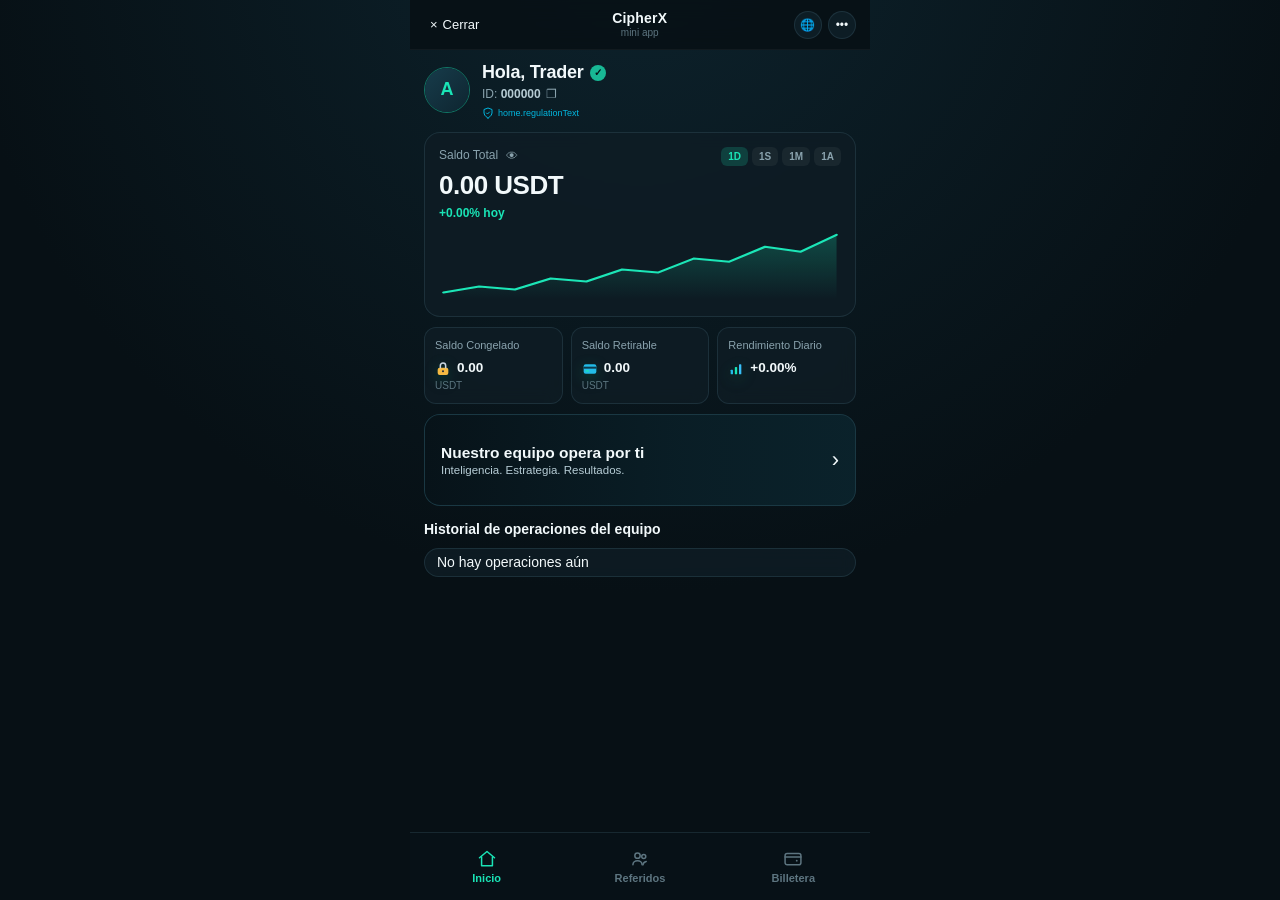
==== commit 038942da: "Update index.html" ====
--- a/frontend/index.html
+++ b/frontend/index.html
@@ -108,6 +108,14 @@
               <span>ID: <strong id="userIdText">78452613</strong></span>
               <span class="copy-mini-icon">❐</span>
             </button>
+            <!-- Sello de Regulación Profesional -->
+            <div style="display: flex; align-items: center; gap: 4px; margin-top: 4px; font-size: 9px; color: #00D1FF; opacity: 0.85;">
+                <svg viewBox="0 0 24 24" width="12" height="12" fill="none" stroke="currentColor" stroke-width="2" stroke-linecap="round" stroke-linejoin="round">
+                    <path d="M12 22s8-4 8-10V5l-8-3-8 3v7c0 6 8 10 8 10z"></path>
+                    <path d="m9 12 2 2 4-4"></path>
+                </svg>
+                <span data-i18n="home.regulationText">Regulado por estándares internacionales KYC/AML y FinCEN.</span>
+            </div>
           </div>
         </div>
 
@@ -691,4 +699,4 @@
   <!-- AÑADIDO EL PARÁMETRO DE VERSIÓN PARA ROMPER LA CACHÉ DE TELEGRAM -->
   <script src="js/app.js?v=999"></script>
 </body>
-  </html>
+                </html>
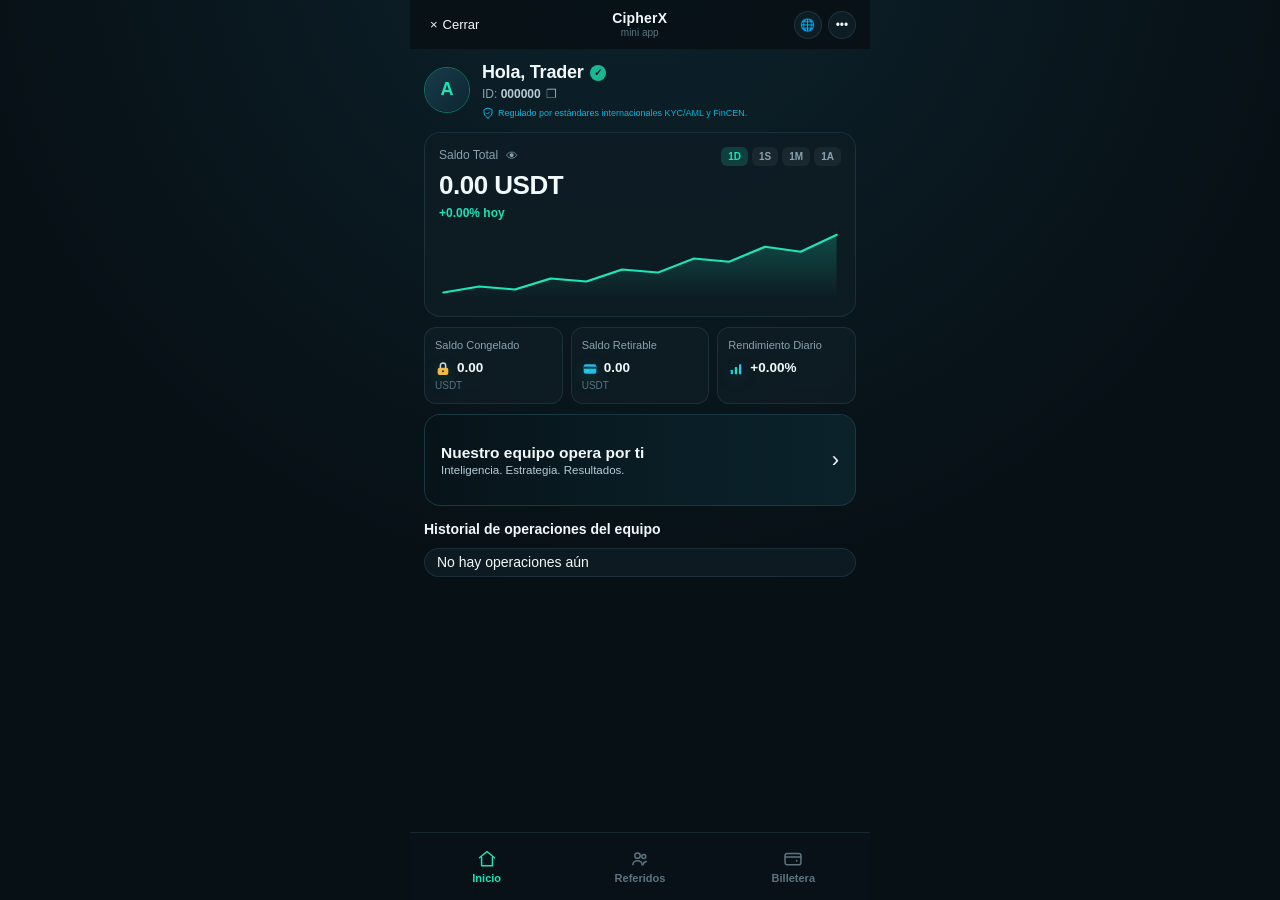
==== commit 5dd9af29: "Update index.html" ====
--- a/frontend/index.html
+++ b/frontend/index.html
@@ -457,6 +457,23 @@
             <!-- Renderizado dinámico vía JS -->
           </div>
         </section>
+
+        <!-- Botón flotante de soporte con audífonos hacia @YordanSoporte -->
+        <a
+          href="https://t.me/YordanSoporte"
+          target="_blank"
+          rel="noopener noreferrer"
+          class="wallet-support-fab"
+          id="walletSupportFab"
+          aria-label="Soporte @YordanSoporte"
+          title="Soporte @YordanSoporte"
+        >
+          <svg viewBox="0 0 24 24" width="20" height="20" fill="none" stroke="currentColor" stroke-width="2" stroke-linecap="round" stroke-linejoin="round" aria-hidden="true">
+            <path d="M3 18v-6a9 9 0 0 1 18 0v6"></path>
+            <path d="M21 19a2 2 0 0 1-2 2h-1a2 2 0 0 1-2-2v-3a2 2 0 0 1 2-2h3zM3 19a2 2 0 0 0 2 2h1a2 2 0 0 0 2-2v-3a2 2 0 0 0-2-2H3z"></path>
+          </svg>
+          <span>Soporte</span>
+        </a>
       </section>
 
       <!-- =========================================================
@@ -699,4 +716,4 @@
   <!-- AÑADIDO EL PARÁMETRO DE VERSIÓN PARA ROMPER LA CACHÉ DE TELEGRAM -->
   <script src="js/app.js?v=999"></script>
 </body>
-                </html>
+</html>
